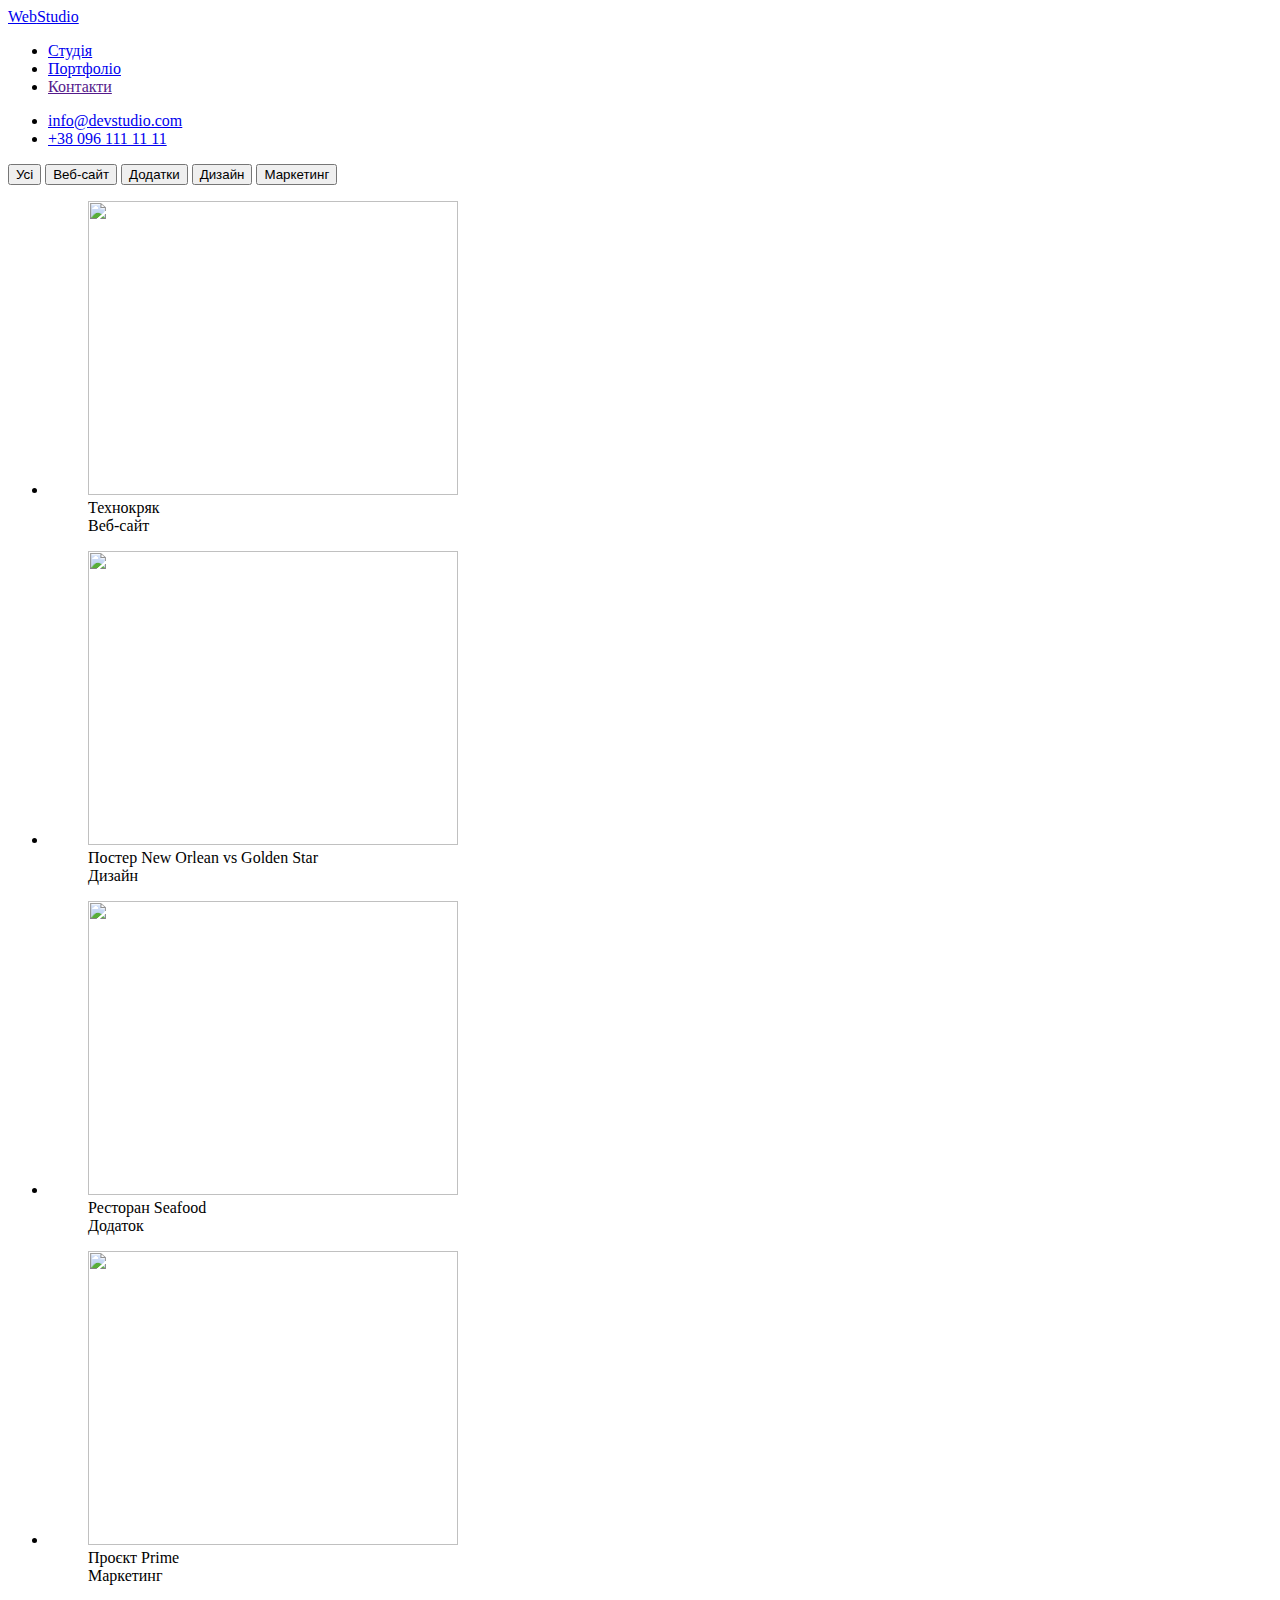
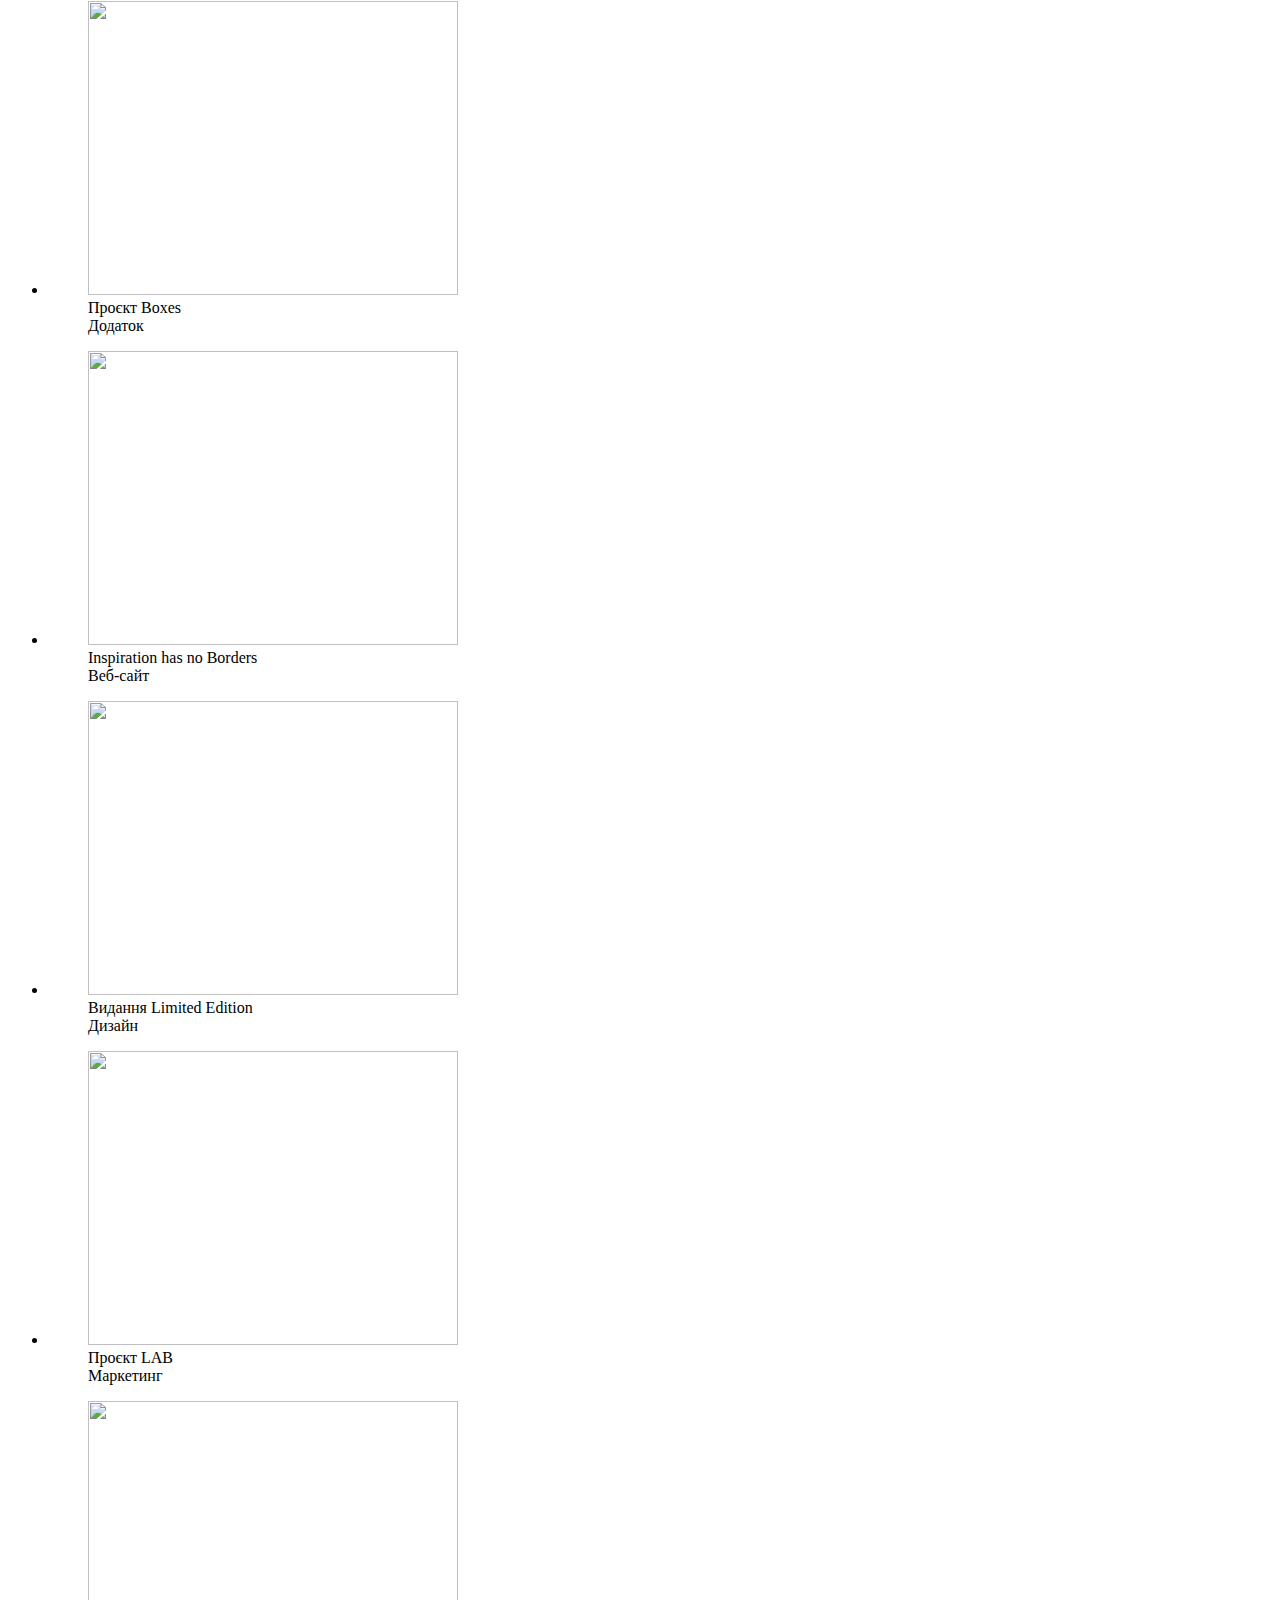
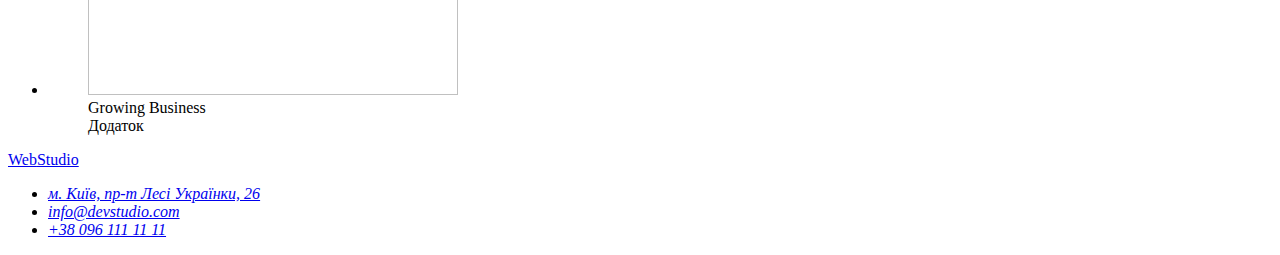
==== portfolio.html @ de3e6a7d "+" ====
<!DOCTYPE html>
<html lang="en">

<head>
    <meta charset="UTF-8" />
    <meta http-equiv="X-UA-Compatible" content="IE=edge" />
    <meta name="viewport" content="width=device-width, initial-scale=1.0" />
    <style></style>
    <title>Портфоліо</title>
</head>

<body>
    <!--Текстове лого та навігація, шапка-->
    <header>
        <a href="index.html" class="logo-style"><span class="logo-web-style">Web</span>Studio</a>
        <nav>
            <ul>
                <li><a href="index.html" class="navigation">Студія</a></li>
                <li><a href="portfolio.html" class="navigation">Портфоліо</a></li>
                <li><a href="" class="navigation">Контакти</a></li>
            </ul>
        </nav>
        <!--Контактна іформація почта та телефон-->
        <ul>
            <li><a href="mailto:info@devstudio.com" class="contact">info@devstudio.com</a></li>
            <li><a href="tel:+380961111111" class="contact">+38 096 111 11 11</a></li>
        </ul>
    </header>
    <!--Головний контент-->
    <main>
        <!--Кнопки сортування-->
        <section>
            <button type="button">Усі</button>
            <button type="button">Веб-сайт</button>
            <button type="button">Додатки</button>
            <button type="button">Дизайн</button>
            <button type="button">Маркетинг</button>
        </section>
        <!--Секція портфоліо-->
        <section>
            <ul>
                <li>
                    <article>
                        <figure>
                            <img src="" alt="" width="370" height="294" />
                            <figcaption>Технокряк</figcaption>
                            <figcaption>Веб-сайт</figcaption>
                        </figure>
                    </article>
                </li>
                <li>
                    <article>
                        <figure>
                            <img src="" alt="" width="370" height="294" />
                            <figcaption>Постер New Orlean vs Golden Star</figcaption>
                            <figcaption>Дизайн</figcaption>
                        </figure>
                    </article>
                </li>
                <li>
                    <article>
                        <figure>
                            <img src="" alt="" width="370" height="294" />
                            <figcaption>Ресторан Seafood</figcaption>
                            <figcaption>Додаток</figcaption>
                        </figure>
                    </article>
                </li>
                <li>
                    <article>
                        <figure>
                            <img src="" alt="" width="370" height="294" />
                            <figcaption>Проєкт Prime</figcaption>
                            <figcaption>Маркетинг</figcaption>
                        </figure>
                    </article>
                </li>
                <li>
                    <article>
                        <figure>
                            <img src="" alt="" width="370" height="294" />
                            <figcaption>Проєкт Boxes</figcaption>
                            <figcaption>Додаток</figcaption>
                        </figure>
                    </article>
                </li>
                <li>
                    <article>
                        <figure>
                            <img src="" alt="" width="370" height="294" />
                            <figcaption>Inspiration has no Borders</figcaption>
                            <figcaption>Веб-сайт</figcaption>
                        </figure>
                    </article>
                </li>
                <li>
                    <article>
                        <figure>
                            <img src="" alt="" width="370" height="294" />
                            <figcaption>Видання Limited Edition</figcaption>
                            <figcaption>Дизайн</figcaption>
                        </figure>
                    </article>
                </li>
                <li>
                    <article>
                        <figure>
                            <img src="" alt="" width="370" height="294" />
                            <figcaption>Проєкт LAB</figcaption>
                            <figcaption>Маркетинг</figcaption>
                        </figure>
                    </article>
                </li>
                <li>
                    <article>
                        <figure>
                            <img src="" alt="" width="370" height="294" />
                            <figcaption>Growing Business</figcaption>
                            <figcaption>Додаток</figcaption>
                        </figure>
                    </article>
                </li>
            </ul>
        </section>
    </main>
    <!--Лого та адреса в підвалі-->
    <footer>
        <a href="index.html" class="logo-style"><span class="logo-web-style">Web</span>Studio</a>
        <address>
            <ul>
                <li>
                    <a href="https://goo.gl/maps/PP2r4zWcjwwRbAMDA" target="_blank"
                        rel="noopener noreferrer nofollow">м. Київ, пр-т Лесі Українки, 26</a>
                </li>
                <li><a href="mailto:info@devstudio.com">info@devstudio.com</a></li>
                <li><a href="tel:+380961111111">+38 096 111 11 11</a></li>
            </ul>
        </address>
    </footer>
</body>

</html>
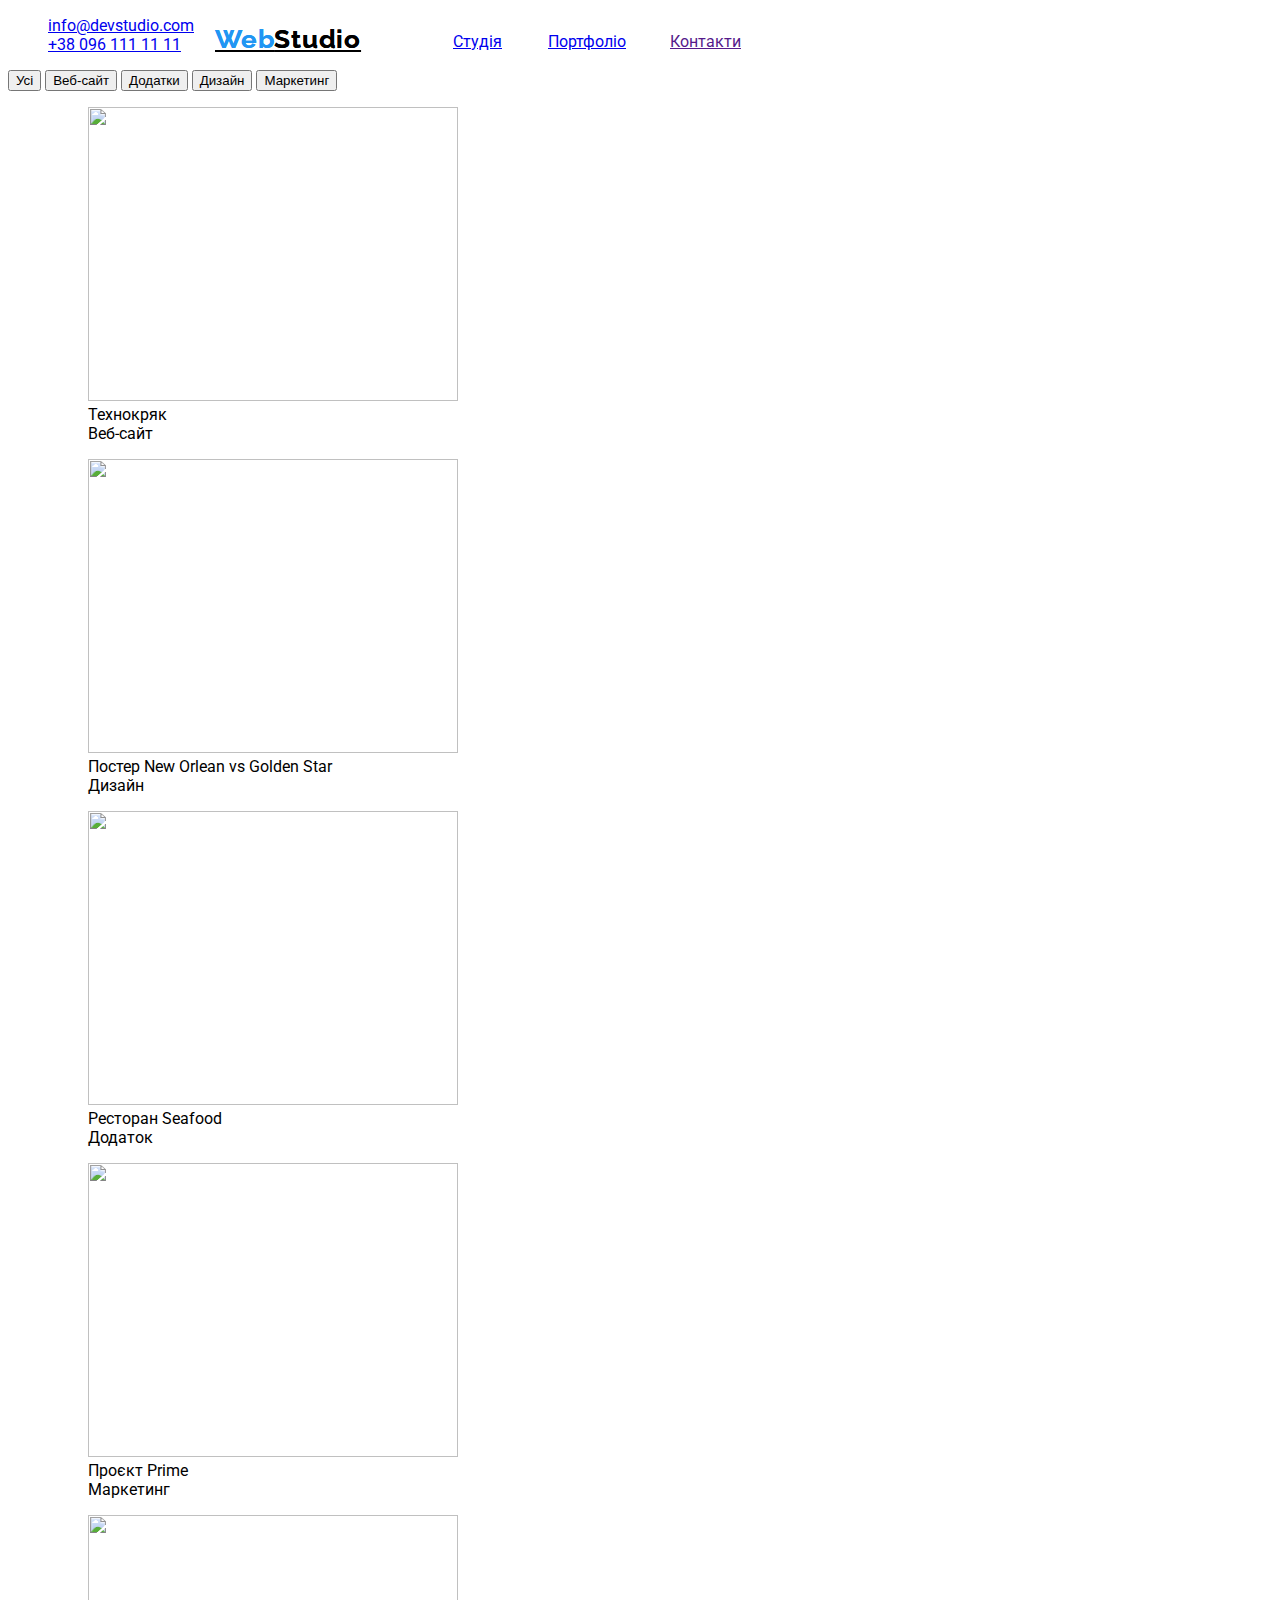
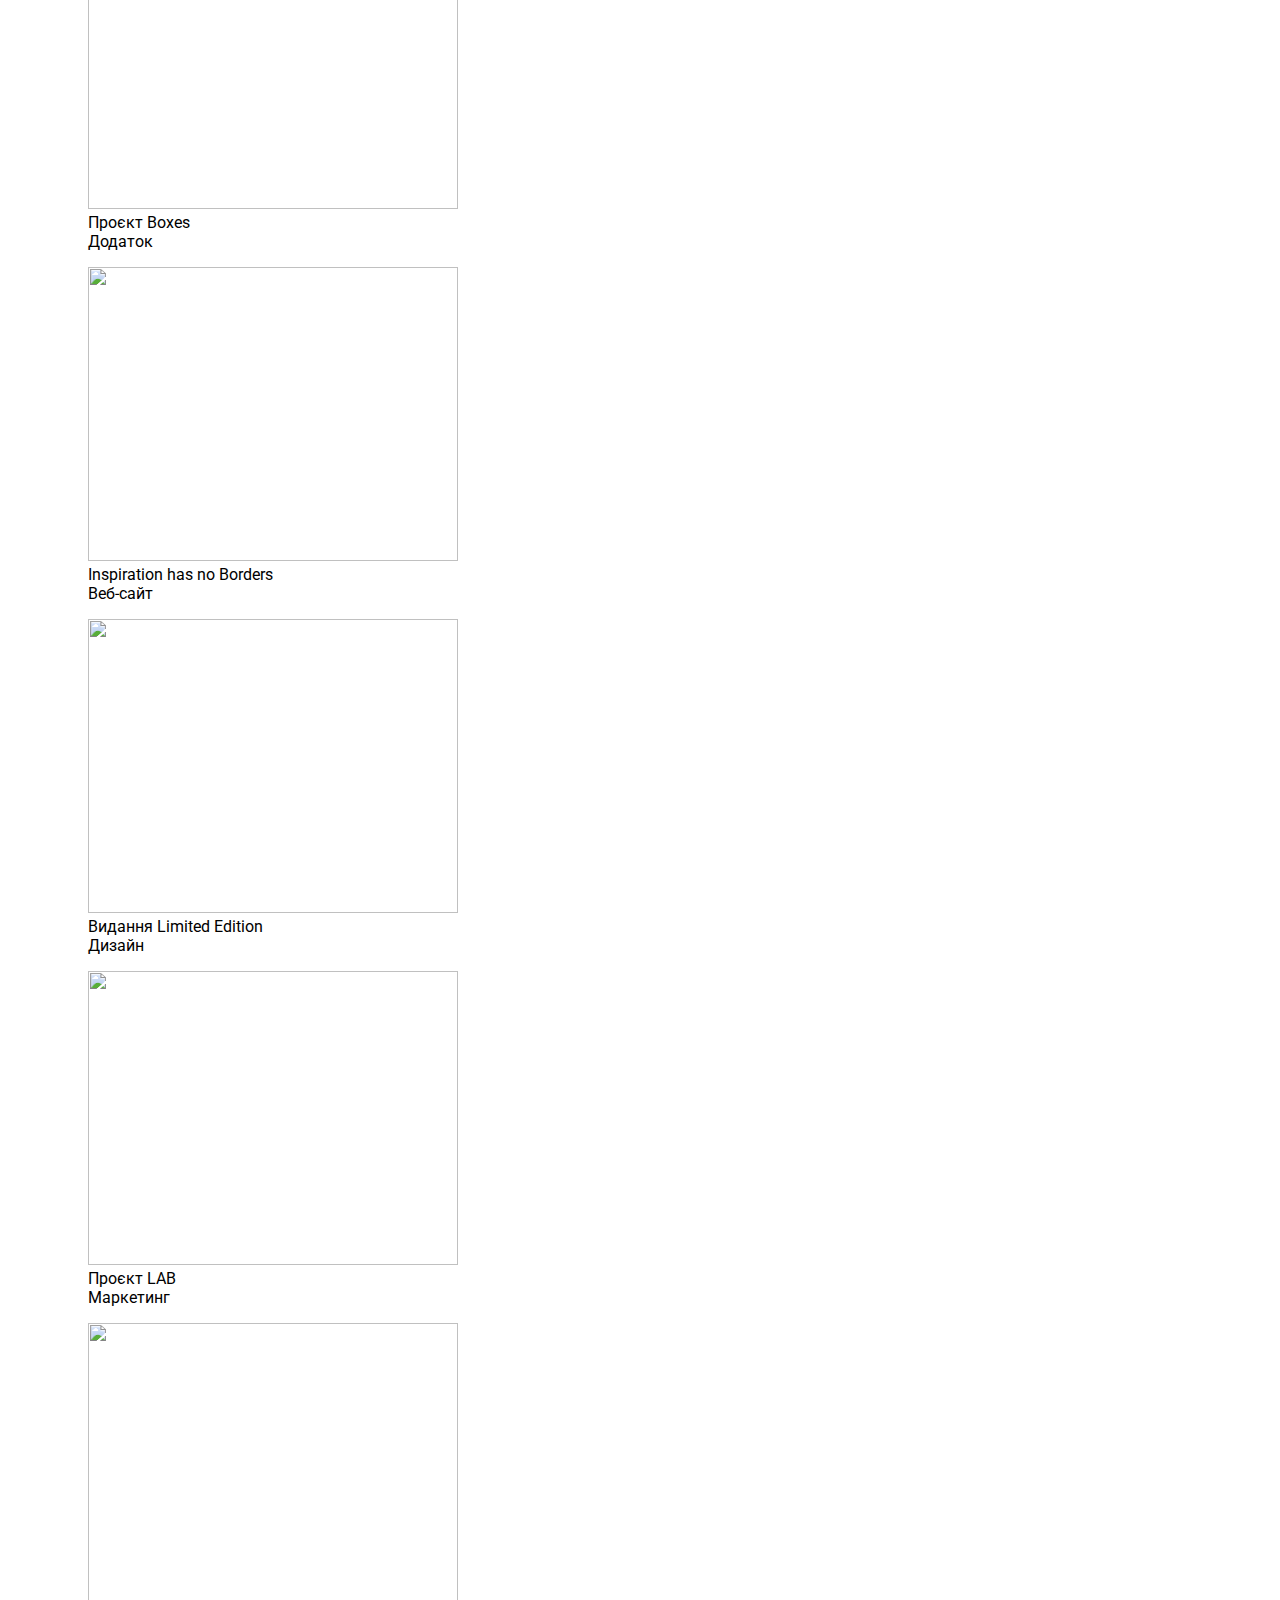
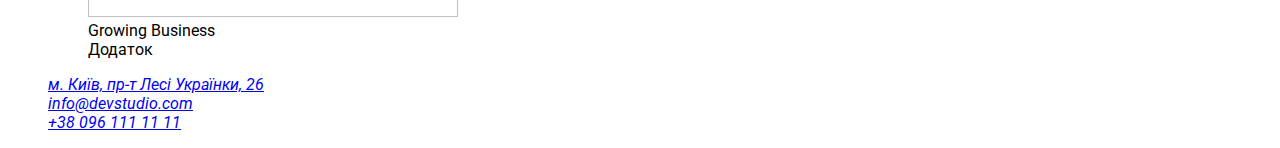
==== commit f9058090: "Go" ====
--- a/portfolio.html
+++ b/portfolio.html
@@ -5,7 +5,10 @@
     <meta charset="UTF-8" />
     <meta http-equiv="X-UA-Compatible" content="IE=edge" />
     <meta name="viewport" content="width=device-width, initial-scale=1.0" />
-    <style></style>
+    <link rel="stylesheet" href="styles/styles.css">
+    <link
+        href="https://fonts.googleapis.com/css2?family=Raleway:wght@700&family=Roboto:wght@400;500;700;900&display=swap"
+        rel="stylesheet">
     <title>Портфоліо</title>
 </head>
 
@@ -15,15 +18,15 @@
         <a href="index.html" class="logo-style"><span class="logo-web-style">Web</span>Studio</a>
         <nav>
             <ul>
-                <li><a href="index.html" class="navigation">Студія</a></li>
-                <li><a href="portfolio.html" class="navigation">Портфоліо</a></li>
-                <li><a href="" class="navigation">Контакти</a></li>
+                <li><a href="index.html" class="navigation-studia">Студія</a></li>
+                <li><a href="portfolio.html" class="navigation-portfolio">Портфоліо</a></li>
+                <li><a href="" class="navigation-contacts">Контакти</a></li>
             </ul>
         </nav>
         <!--Контактна іформація почта та телефон-->
         <ul>
-            <li><a href="mailto:info@devstudio.com" class="contact">info@devstudio.com</a></li>
-            <li><a href="tel:+380961111111" class="contact">+38 096 111 11 11</a></li>
+            <li><a href="mailto:info@devstudio.com" class="contact-mail">info@devstudio.com</a></li>
+            <li><a href="tel:+380961111111" class="contact-tel">+38 096 111 11 11</a></li>
         </ul>
     </header>
     <!--Головний контент-->
--- a/styles/styles.css
+++ b/styles/styles.css
@@ -0,0 +1,67 @@
+/*Основний шрифт*/
+body {
+  font-family: 'Raleway', sans-serif;
+
+  font-family: 'Roboto', sans-serif;
+}
+
+.logo-style {
+  color: black;
+  position: absolute;
+  width: 145px;
+  height: 31px;
+  left: 215px;
+  top: 24px;
+
+  font-family: 'Raleway';
+  font-style: normal;
+  font-weight: 700;
+  font-size: 26px;
+  line-height: 31px;
+
+  /* identical to box height */
+  letter-spacing: 0.03em;
+}
+.logo-web-style {
+  color: #2196f3;
+}
+.navigation-studia {
+    list-style: none;
+  position: absolute;
+  width: 45px;
+  height: 16px;
+  left: 453px;
+  top: 32px;
+}
+.navigation-studia:hover,
+:focus {
+  color: #2196f3;
+}
+
+.navigation-portfolio { 
+  position: absolute;
+  width: 72px;
+  height: 16px;
+  left: 548px;
+  top: 32px;
+}
+.navigation-portfolio:hover,
+:focus {
+    
+  color: #2196f3;
+}
+.navigation-contacts {
+  list-style: none;
+  position: absolute;
+  width: 64px;
+  height: 16px;
+  left: 670px;
+  top: 32px;
+}
+.navigation-contacts:hover,
+:focus {
+  color: #2196f3;
+}
+ul {
+  list-style: none;
+}
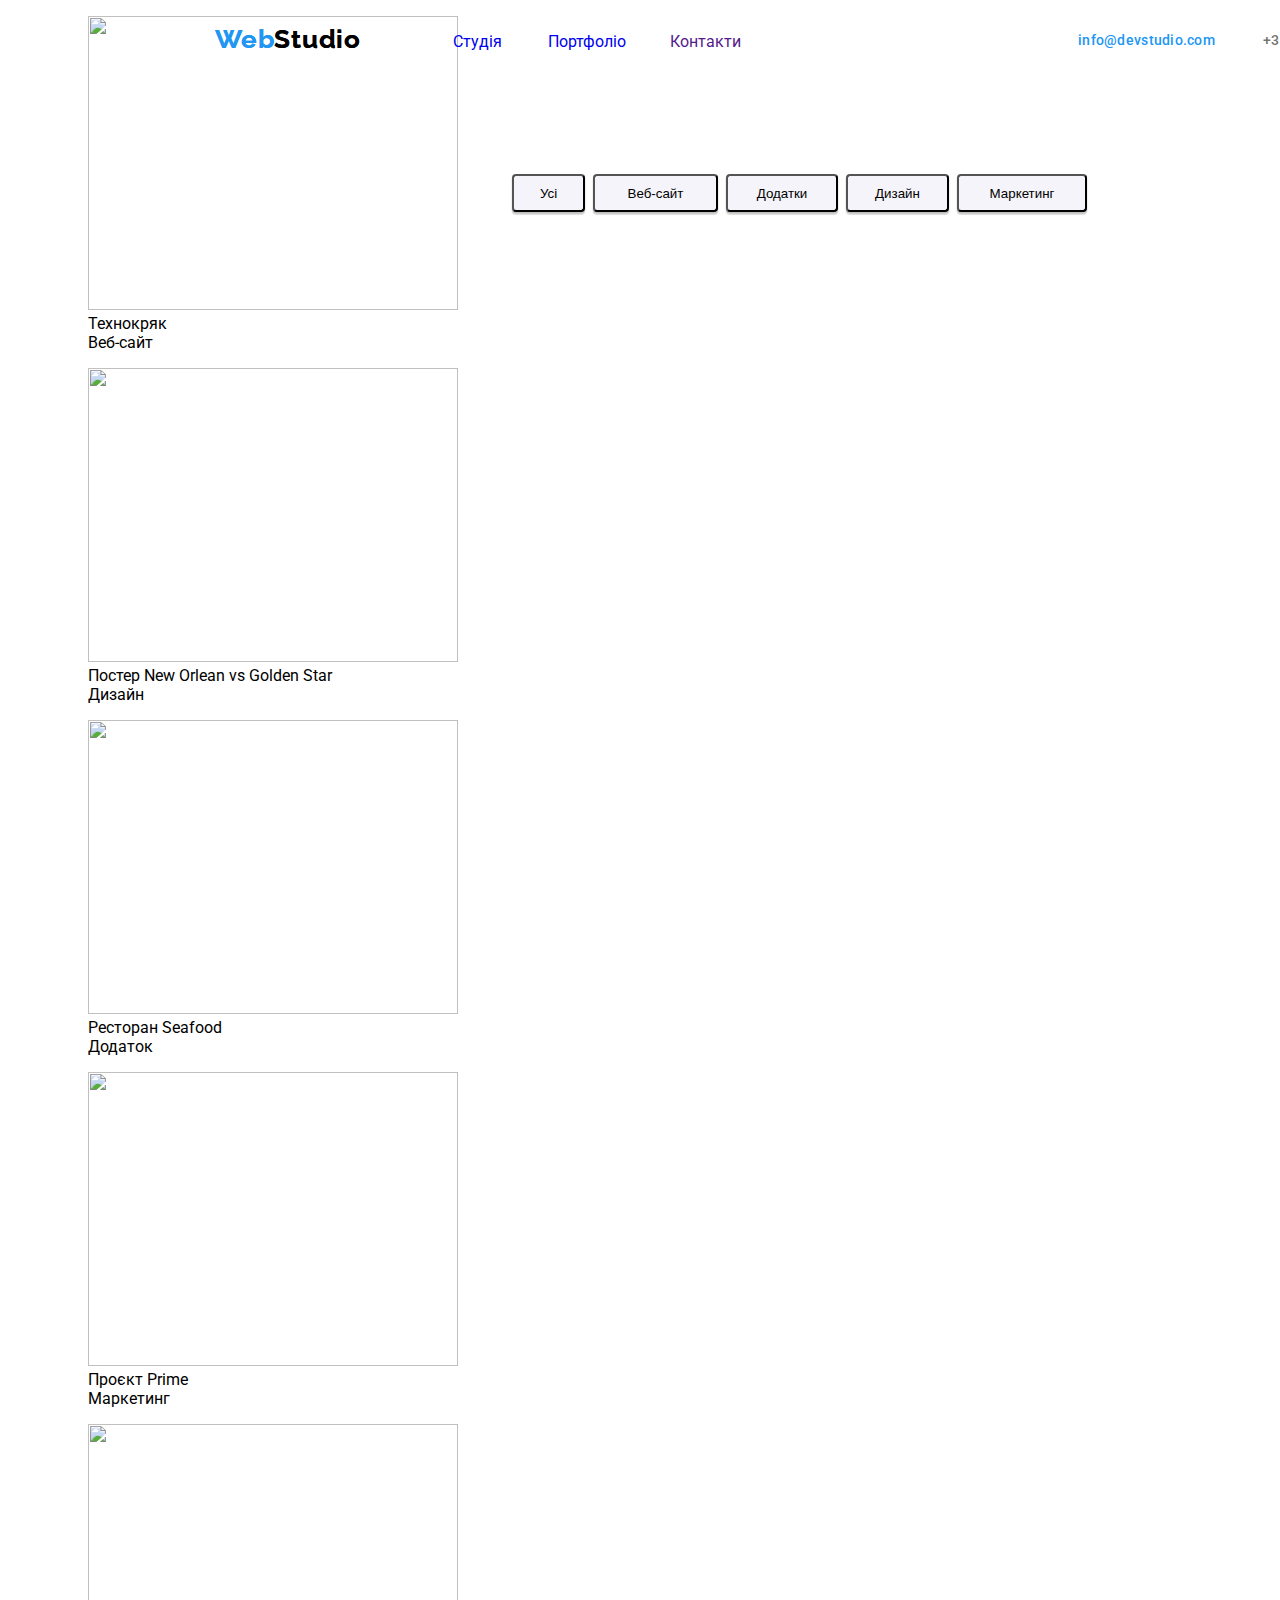
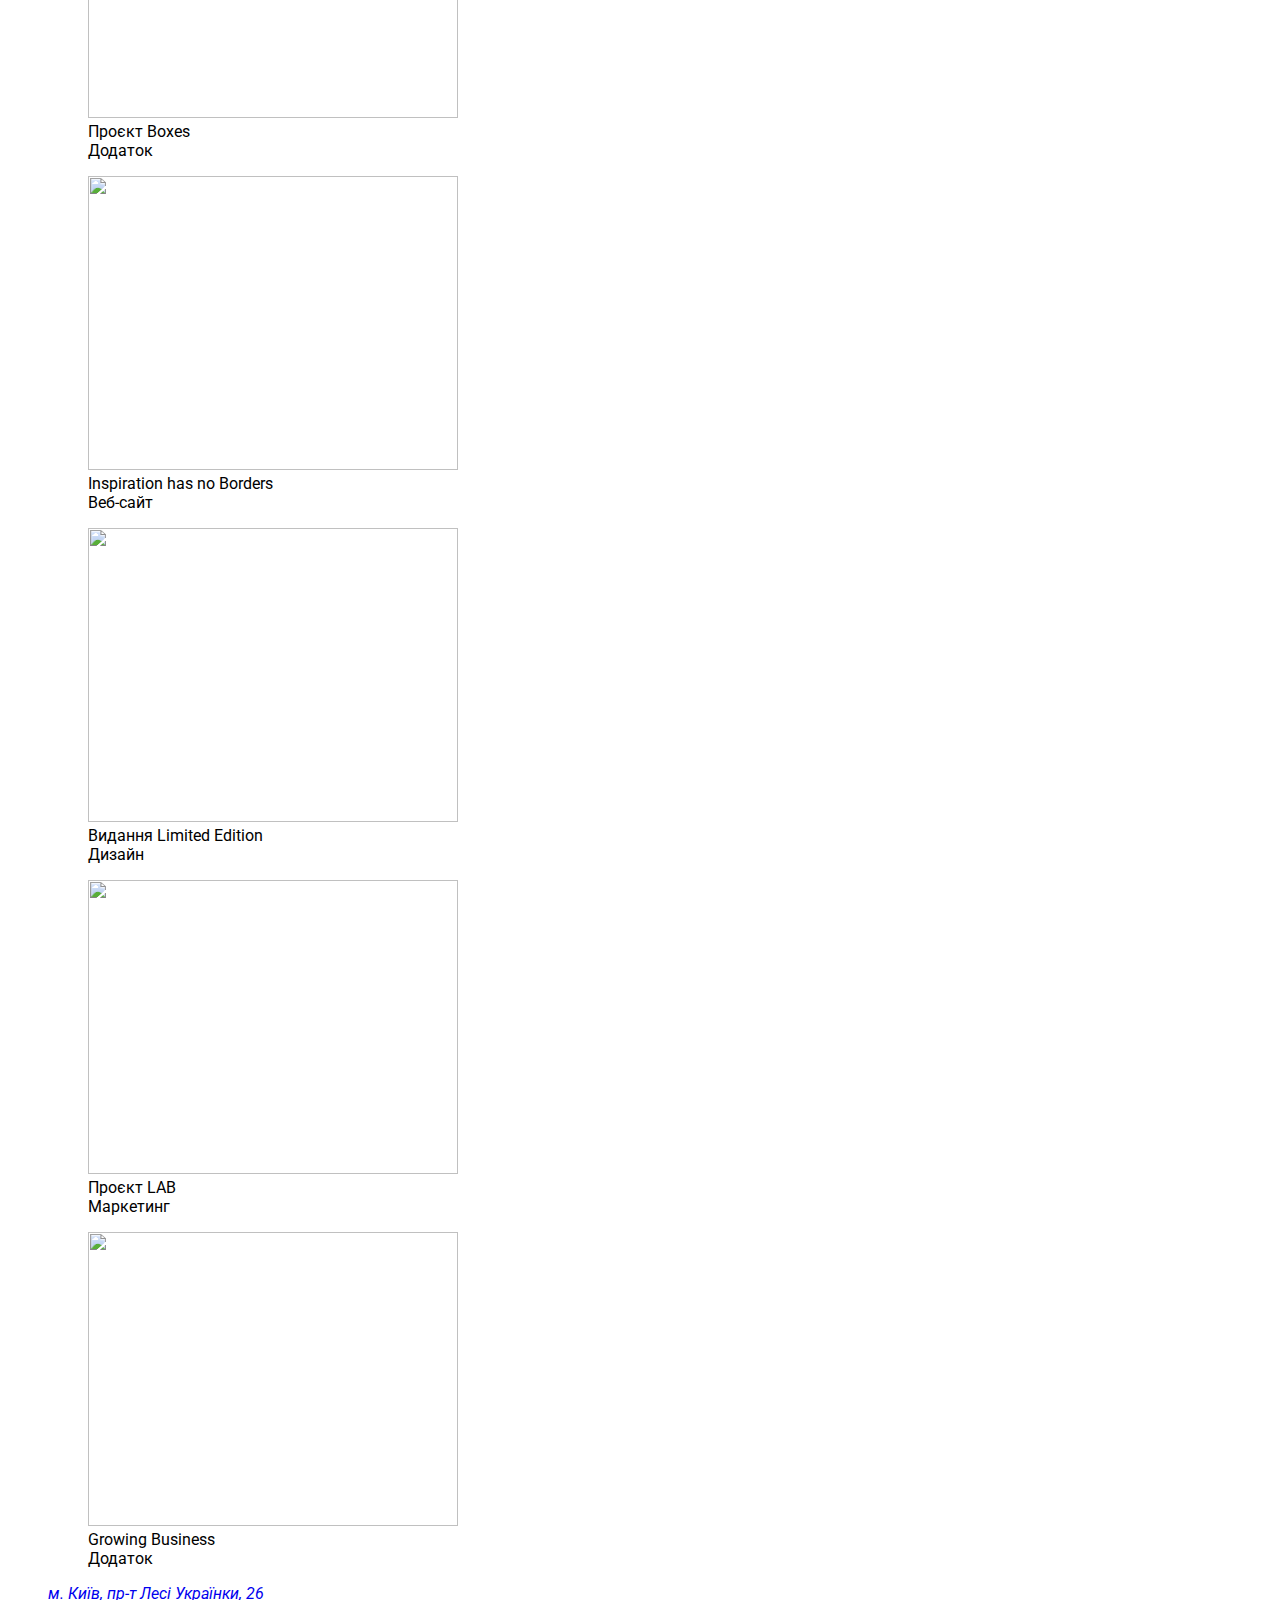
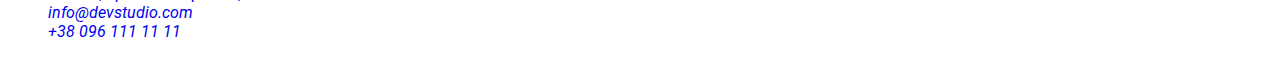
==== commit 6bf64174: "Style" ====
--- a/portfolio.html
+++ b/portfolio.html
@@ -33,11 +33,11 @@
     <main>
         <!--Кнопки сортування-->
         <section>
-            <button type="button">Усі</button>
-            <button type="button">Веб-сайт</button>
-            <button type="button">Додатки</button>
-            <button type="button">Дизайн</button>
-            <button type="button">Маркетинг</button>
+            <button type="button" class="button-inline1">Усі</button>
+            <button type="button" class="button-inline2">Веб-сайт</button>
+            <button type="button" class="button-inline3">Додатки</button>
+            <button type="button" class="button-inline4">Дизайн</button>
+            <button type="button" class="button-inline5">Маркетинг</button>
         </section>
         <!--Секція портфоліо-->
         <section>
--- a/styles/styles.css
+++ b/styles/styles.css
@@ -4,7 +4,7 @@
 
   font-family: 'Roboto', sans-serif;
 }
-
+/*logo style element*/
 .logo-style {
   color: black;
   position: absolute;
@@ -25,8 +25,9 @@
 .logo-web-style {
   color: #2196f3;
 }
+/*navigation bord and style*/
 .navigation-studia {
-    list-style: none;
+  list-style: none;
   position: absolute;
   width: 45px;
   height: 16px;
@@ -38,7 +39,7 @@
   color: #2196f3;
 }
 
-.navigation-portfolio { 
+.navigation-portfolio {
   position: absolute;
   width: 72px;
   height: 16px;
@@ -47,11 +48,9 @@
 }
 .navigation-portfolio:hover,
 :focus {
-    
   color: #2196f3;
 }
 .navigation-contacts {
-  list-style: none;
   position: absolute;
   width: 64px;
   height: 16px;
@@ -62,6 +61,130 @@
 :focus {
   color: #2196f3;
 }
+/*off list-style and <a> text decoration*/
 ul {
   list-style: none;
 }
+a {
+  text-decoration-line: none;
+}
+/*adress style and hover focus*/
+.contact-mail {
+  position: absolute;
+width: 135px;
+height: 16px;
+left: 1078px;
+top: 32px;
+
+font-family: 'Roboto';
+font-style: normal;
+font-weight: 500;
+font-size: 14px;
+line-height: 16px;
+letter-spacing: 0.02em;
+
+color: #2196F3;
+}
+.contact-tel {
+  position: absolute;
+width: 122px;
+height: 16px;
+left: 1263px;
+top: 32px;
+
+font-family: 'Roboto';
+font-style: normal;
+font-weight: 500;
+font-size: 14px;
+line-height: 16px;
+letter-spacing: 0.02em;
+
+color: #757575;
+}
+/*button style and hover focus*/
+.button-inline1 {
+  position: absolute;
+  width: 73px;
+  height: 38px;
+  left: 512px;
+  top: 174px;
+ background: #f5f4fa;
+
+ 
+  /* shadow-middle */
+  box-shadow: 0px 3px 1px rgba(0, 0, 0, 0.1), 0px 1px 2px rgba(0, 0, 0, 0.08),
+    0px 2px 2px rgba(0, 0, 0, 0.12);
+  border-radius: 4px;
+}
+.button-inline1:hover {
+  background: #2196f3;
+  color: #f5f4fa;
+}
+.button-inline2 {
+  position: absolute;
+  width: 125px;
+  height: 38px;
+  left: 593px;
+  top: 174px;
+  background: #f5f4fa;
+
+  /* shadow-middle */
+  box-shadow: 0px 3px 1px rgba(0, 0, 0, 0.1), 0px 1px 2px rgba(0, 0, 0, 0.08),
+    0px 2px 2px rgba(0, 0, 0, 0.12);
+  border-radius: 4px;
+}
+.button-inline2:hover {
+  background: #2196f3;
+  color: #f5f4fa;
+}
+.button-inline3 {
+  position: absolute;
+  width: 112px;
+  height: 38px;
+  left: 726px;
+  top: 174px;
+  background: #f5f4fa;
+
+  /* shadow-middle */
+  box-shadow: 0px 3px 1px rgba(0, 0, 0, 0.1), 0px 1px 2px rgba(0, 0, 0, 0.08),
+    0px 2px 2px rgba(0, 0, 0, 0.12);
+  border-radius: 4px;
+}
+.button-inline3:hover {
+  background: #2196f3;
+  color: #f5f4fa;
+}
+.button-inline4 {
+  position: absolute;
+  width: 103px;
+  height: 38px;
+  left: 846px;
+  top: 174px;
+
+  background: #f5f4fa;
+  /* shadow-middle */
+  box-shadow: 0px 3px 1px rgba(0, 0, 0, 0.1), 0px 1px 2px rgba(0, 0, 0, 0.08),
+    0px 2px 2px rgba(0, 0, 0, 0.12);
+  border-radius: 4px;
+}
+.button-inline4:hover {
+  background: #2196f3;
+  color: #f5f4fa;
+}
+.button-inline5 {
+  position: absolute;
+  width: 130px;
+  height: 38px;
+  left: 957px;
+  top: 174px;
+
+  background: #f5f4fa;
+    /* shadow-middle */
+    box-shadow: 0px 3px 1px rgba(0, 0, 0, 0.1), 0px 1px 2px rgba(0, 0, 0, 0.08),
+    0px 2px 2px rgba(0, 0, 0, 0.12);
+  border-radius: 4px;
+}
+.button-inline5:hover {
+  background: #2196f3;
+  color: #f5f4fa;
+}
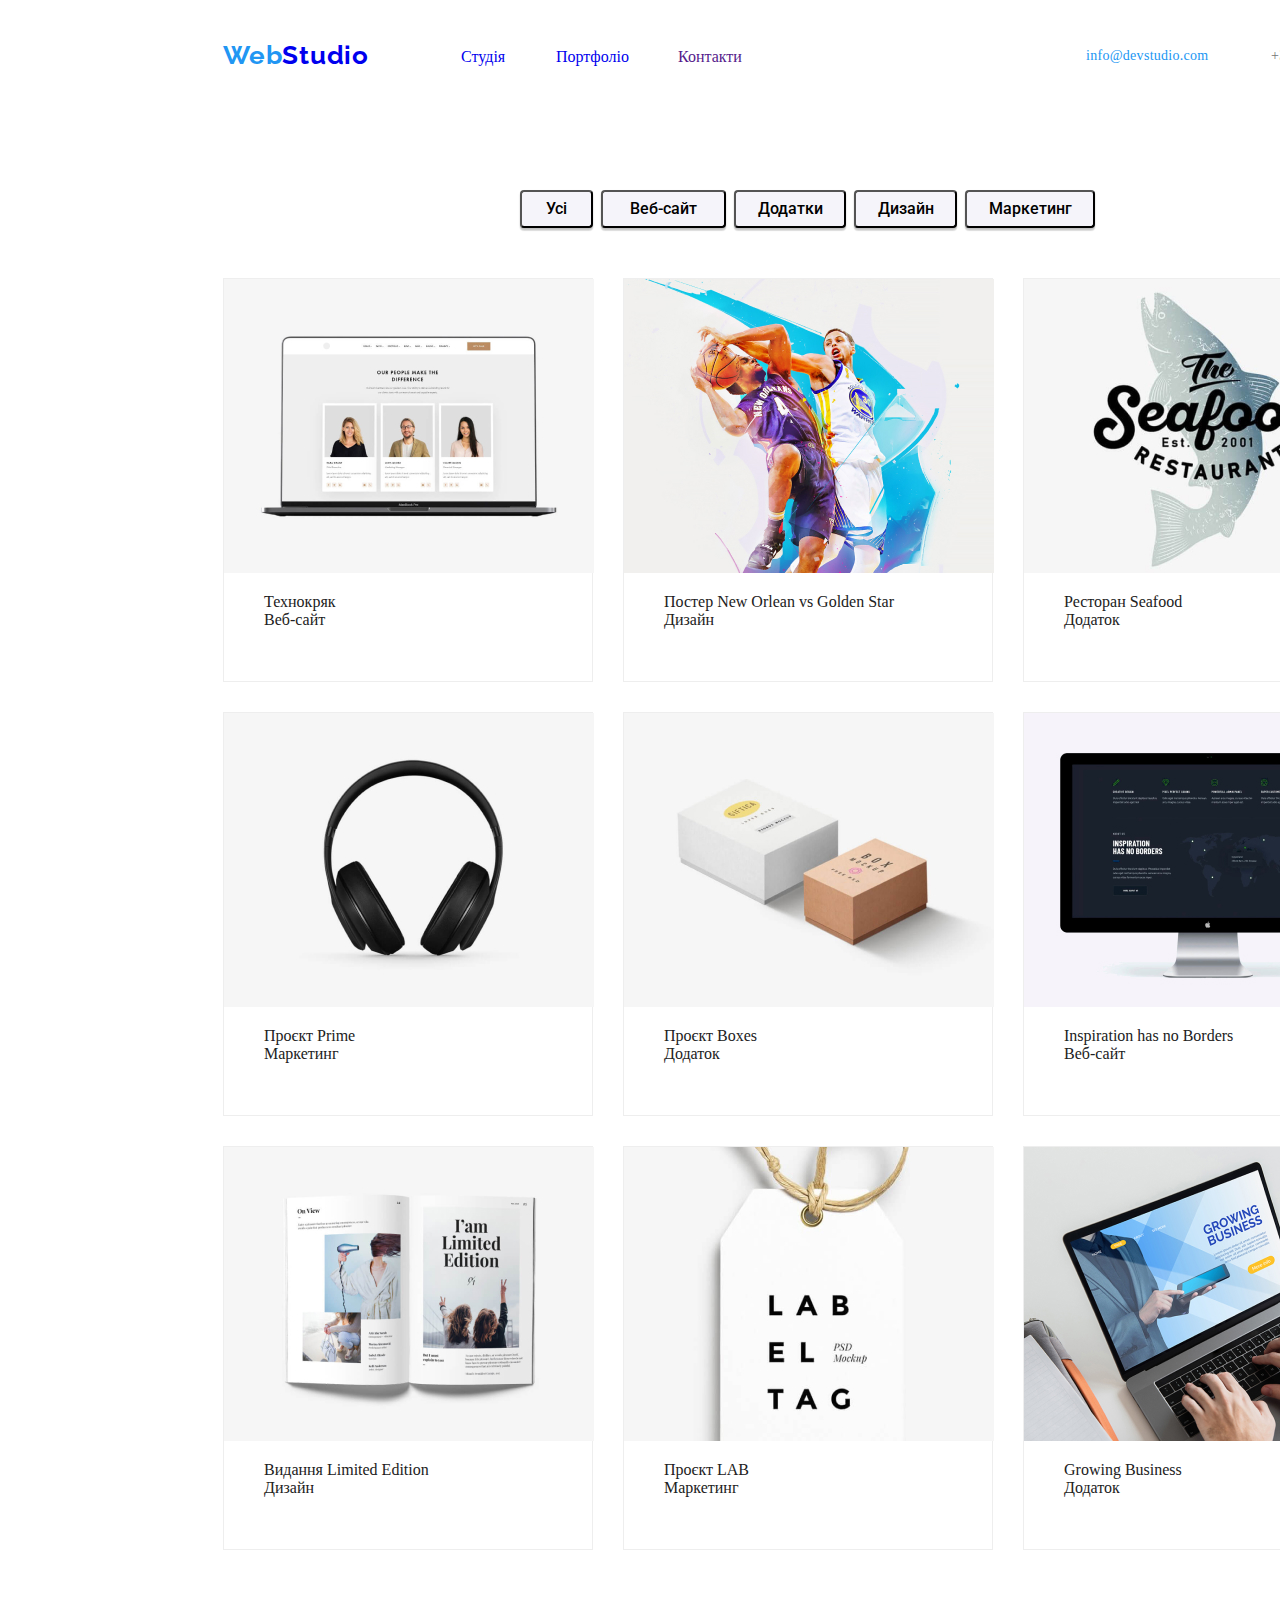
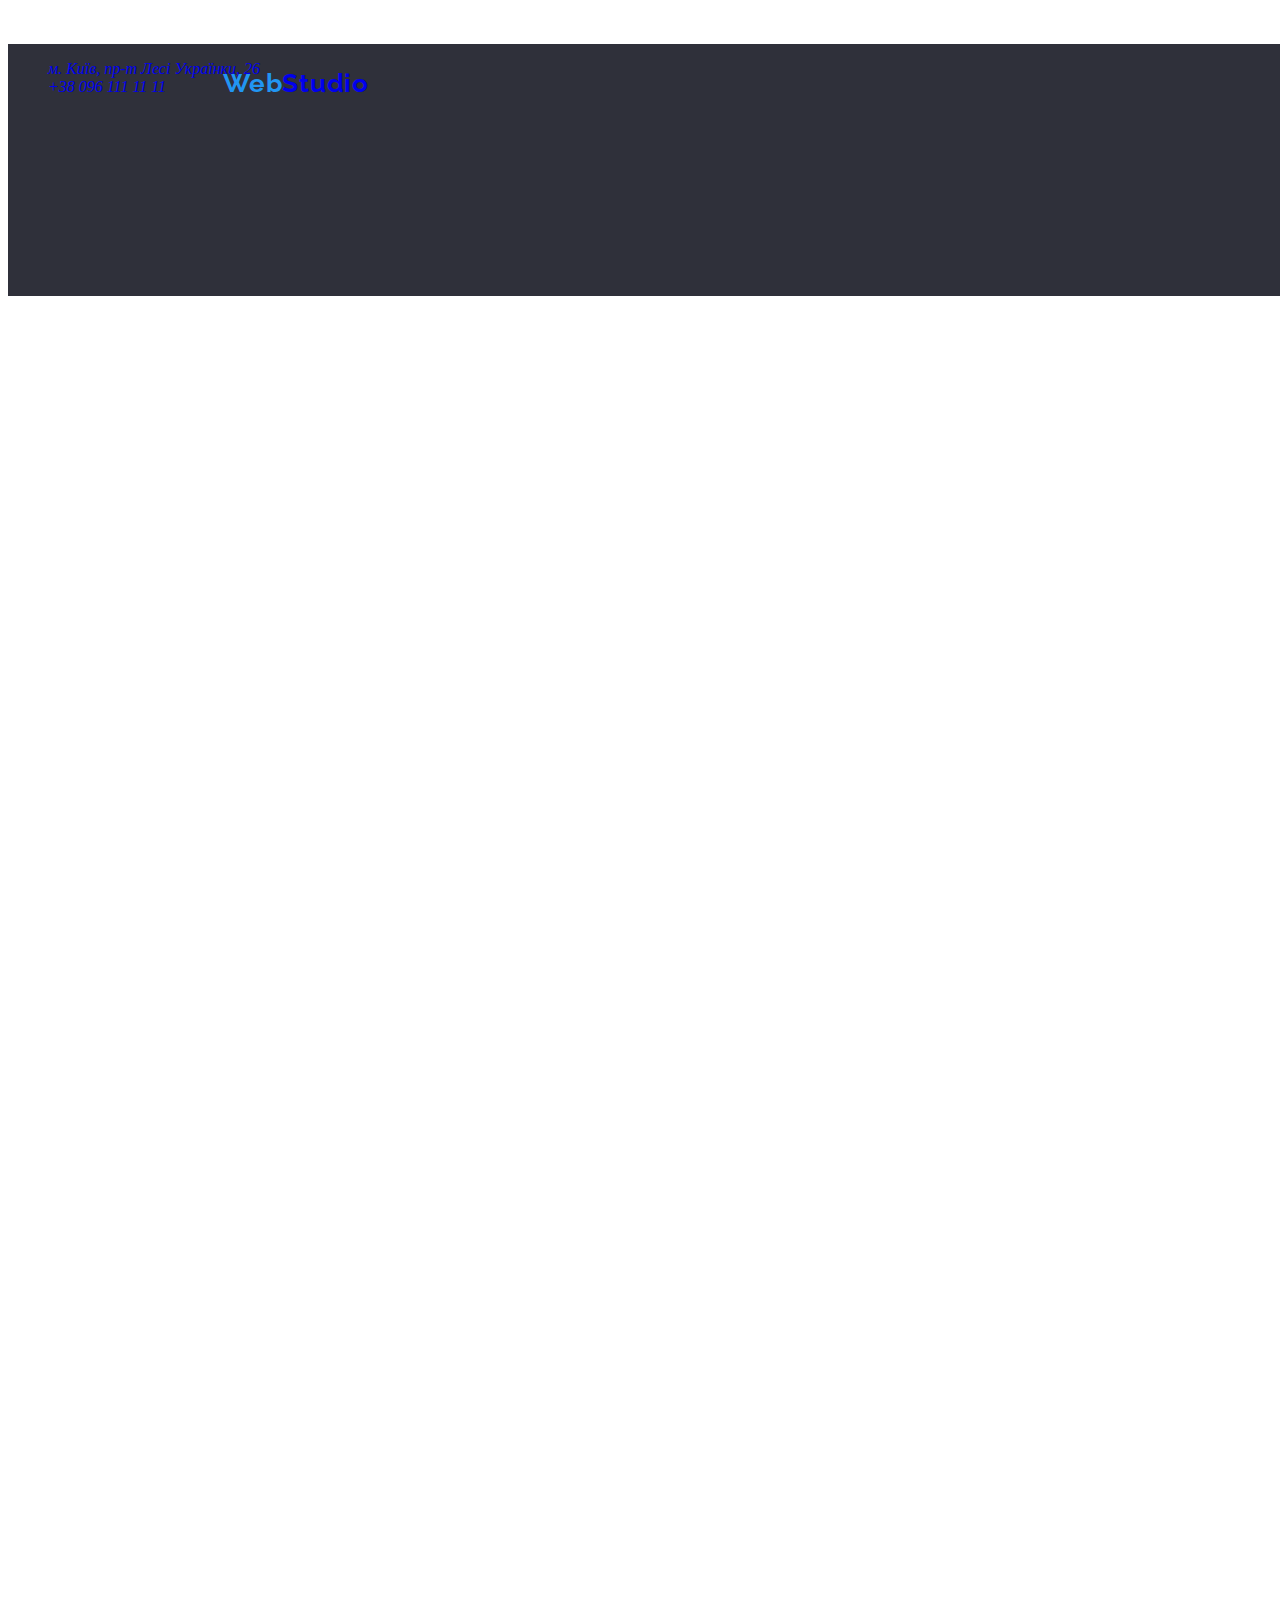
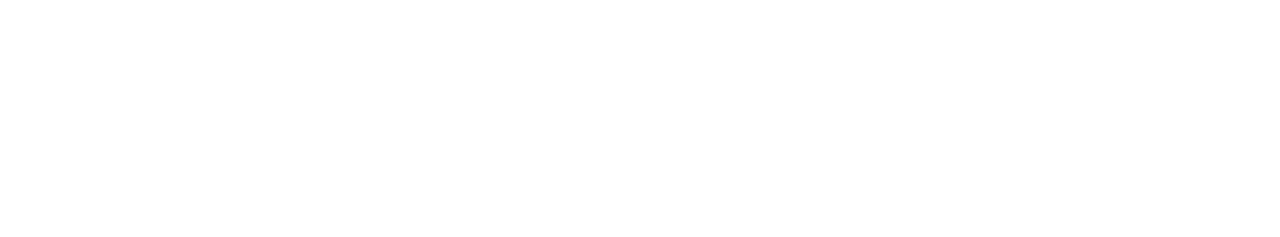
==== commit 1f459707: "Portfolio" ====
--- a/portfolio.html
+++ b/portfolio.html
@@ -43,81 +43,90 @@
         <section>
             <ul>
                 <li>
-                    <article>
-                        <figure>
-                            <img src="" alt="" width="370" height="294" />
+                    <article class="portfolio1">
+                        
+                            <img src="./images/portfolio1.jpg" alt="" width="370" height="294" />
+                            <figure>
                             <figcaption>Технокряк</figcaption>
                             <figcaption>Веб-сайт</figcaption>
                         </figure>
                     </article>
                 </li>
                 <li>
-                    <article>
-                        <figure>
-                            <img src="" alt="" width="370" height="294" />
+                    <article class="portfolio2">
+                       
+                            <img src="./images/portfolio2.jpg" alt="" width="370" height="294" />
+                            <figure>
                             <figcaption>Постер New Orlean vs Golden Star</figcaption>
                             <figcaption>Дизайн</figcaption>
                         </figure>
                     </article>
                 </li>
                 <li>
-                    <article>
-                        <figure>
-                            <img src="" alt="" width="370" height="294" />
+                    <article class="portfolio3">
+                       
+                            <img src="./images/portfolio3.jpg" alt="" width="370" height="294" />
+                            <figure>
                             <figcaption>Ресторан Seafood</figcaption>
                             <figcaption>Додаток</figcaption>
                         </figure>
                     </article>
                 </li>
                 <li>
-                    <article>
-                        <figure>
-                            <img src="" alt="" width="370" height="294" />
+                    <article class="portfolio4">
+                       
+                            <img src="./images/portfolio4.jpg" alt="" width="370" height="294" />
+                            <figure>
                             <figcaption>Проєкт Prime</figcaption>
                             <figcaption>Маркетинг</figcaption>
                         </figure>
                     </article>
                 </li>
                 <li>
-                    <article>
-                        <figure>
-                            <img src="" alt="" width="370" height="294" />
+                    <article class="portfolio5">
+                       
+                            <img src="./images/portfolio5.jpg" alt="" width="370" height="294" />
+                            <figure>
                             <figcaption>Проєкт Boxes</figcaption>
                             <figcaption>Додаток</figcaption>
                         </figure>
                     </article>
                 </li>
                 <li>
-                    <article>
-                        <figure>
-                            <img src="" alt="" width="370" height="294" />
+                    <article class="portfolio6">
+                       
+                            <img src="./images/portfolio6.jpg" alt="" width="370" height="294" />
+                            <figure>
                             <figcaption>Inspiration has no Borders</figcaption>
                             <figcaption>Веб-сайт</figcaption>
                         </figure>
                     </article>
                 </li>
                 <li>
-                    <article>
-                        <figure>
-                            <img src="" alt="" width="370" height="294" />
+                    <article class="portfolio7">
+                       
+                            <img src="./images/portfolio7.jpg" alt="" width="370" height="294" />
+                            <figure>
                             <figcaption>Видання Limited Edition</figcaption>
                             <figcaption>Дизайн</figcaption>
                         </figure>
                     </article>
                 </li>
                 <li>
-                    <article>
-                        <figure>
-                            <img src="" alt="" width="370" height="294" />
+                    <article class="portfolio8">
+                       
+                            <img src="./images/portfolio8.jpg" alt="" width="370" height="294" />
+                            <figure>
                             <figcaption>Проєкт LAB</figcaption>
                             <figcaption>Маркетинг</figcaption>
                         </figure>
                     </article>
                 </li>
                 <li>
-                    <article>
-                        <figure>
-                            <img src="" alt="" width="370" height="294" />
+                    <article class="portfolio9">
+                       
+                            <img src="./images/portfolio9.jpg" alt="" width="370" height="294" />
+                            <figure>
                             <figcaption>Growing Business</figcaption>
                             <figcaption>Додаток</figcaption>
                         </figure>
@@ -127,16 +136,16 @@
         </section>
     </main>
     <!--Лого та адреса в підвалі-->
-    <footer>
+    <footer class="footer-style">
         <a href="index.html" class="logo-style"><span class="logo-web-style">Web</span>Studio</a>
         <address>
             <ul>
                 <li>
                     <a href="https://goo.gl/maps/PP2r4zWcjwwRbAMDA" target="_blank"
-                        rel="noopener noreferrer nofollow">м. Київ, пр-т Лесі Українки, 26</a>
+                        rel="noopener noreferrer nofollow" class="adress-footer">м. Київ, пр-т Лесі Українки, 26</a>
                 </li>
-                <li><a href="mailto:info@devstudio.com">info@devstudio.com</a></li>
-                <li><a href="tel:+380961111111">+38 096 111 11 11</a></li>
+                <li><a href="mailto:info@devstudio.com" class="mail-footer">info@devstudio.com</a></li>
+                <li><a href="tel:+380961111111" class="footer-tel">+38 096 111 11 11</a></li>
             </ul>
         </address>
     </footer>
--- a/styles/styles.css
+++ b/styles/styles.css
@@ -1,12 +1,19 @@
 /*Основний шрифт*/
 body {
-  font-family: 'Raleway', sans-serif;
-
-  font-family: 'Roboto', sans-serif;
+  font-family: 'Roboto' 'Raleway', sans-serif;
+  color: #212121;
+  font-style: normal;
+  font-weight: 500;
+  /* Портфоліо */
+
+  position: relative;
+  width: 1600px;
+  height: 1880px;
+
+  background: #ffffff;
 }
 /*logo style element*/
 .logo-style {
-  color: black;
   position: absolute;
   width: 145px;
   height: 31px;
@@ -68,55 +75,58 @@
 a {
   text-decoration-line: none;
 }
-/*adress style and hover focus*/
+/*adress style, fonts and hover focus*/
 .contact-mail {
   position: absolute;
-width: 135px;
-height: 16px;
-left: 1078px;
-top: 32px;
-
-font-family: 'Roboto';
-font-style: normal;
-font-weight: 500;
-font-size: 14px;
-line-height: 16px;
-letter-spacing: 0.02em;
-
-color: #2196F3;
+  width: 135px;
+  height: 16px;
+  left: 1078px;
+  top: 32px;
+
+  font-size: 14px;
+  line-height: 16px;
+  letter-spacing: 0.02em;
+
+  color: #2196f3;
 }
 .contact-tel {
   position: absolute;
-width: 122px;
-height: 16px;
-left: 1263px;
-top: 32px;
-
-font-family: 'Roboto';
-font-style: normal;
-font-weight: 500;
-font-size: 14px;
-line-height: 16px;
-letter-spacing: 0.02em;
-
-color: #757575;
-}
-/*button style and hover focus*/
+  width: 122px;
+  height: 16px;
+  left: 1263px;
+  top: 32px;
+
+  font-size: 14px;
+  line-height: 16px;
+  letter-spacing: 0.02em;
+
+  color: #757575;
+}
+/*button style, fonts and hover focus*/
+button {
+  cursor:pointer
+}
 .button-inline1 {
   position: absolute;
   width: 73px;
   height: 38px;
   left: 512px;
   top: 174px;
- background: #f5f4fa;
-
- 
+  background: #f5f4fa;
+
+  font-family: 'Roboto';
+  font-style: normal;
+  font-weight: 500;
+  font-size: 16px;
+  line-height: 26px;
+
   /* shadow-middle */
   box-shadow: 0px 3px 1px rgba(0, 0, 0, 0.1), 0px 1px 2px rgba(0, 0, 0, 0.08),
     0px 2px 2px rgba(0, 0, 0, 0.12);
   border-radius: 4px;
 }
-.button-inline1:hover {
+.button-inline1:hover,
+:focus {
   background: #2196f3;
   color: #f5f4fa;
 }
@@ -128,12 +138,19 @@
   top: 174px;
   background: #f5f4fa;
 
+  font-family: 'Roboto';
+  font-style: normal;
+  font-weight: 500;
+  font-size: 16px;
+  line-height: 26px;
+
   /* shadow-middle */
   box-shadow: 0px 3px 1px rgba(0, 0, 0, 0.1), 0px 1px 2px rgba(0, 0, 0, 0.08),
     0px 2px 2px rgba(0, 0, 0, 0.12);
   border-radius: 4px;
 }
-.button-inline2:hover {
+.button-inline2:hover,
+:focus {
   background: #2196f3;
   color: #f5f4fa;
 }
@@ -145,21 +162,36 @@
   top: 174px;
   background: #f5f4fa;
 
+  font-family: 'Roboto';
+  font-style: normal;
+  font-weight: 500;
+  font-size: 16px;
+  line-height: 26px;
+
   /* shadow-middle */
   box-shadow: 0px 3px 1px rgba(0, 0, 0, 0.1), 0px 1px 2px rgba(0, 0, 0, 0.08),
     0px 2px 2px rgba(0, 0, 0, 0.12);
   border-radius: 4px;
 }
-.button-inline3:hover {
+.button-inline3:hover,
+:focus {
   background: #2196f3;
   color: #f5f4fa;
 }
-.button-inline4 {
+
+.button-inline4,
+:focus {
   position: absolute;
   width: 103px;
   height: 38px;
   left: 846px;
   top: 174px;
+
+  font-family: 'Roboto';
+  font-style: normal;
+  font-weight: 500;
+  font-size: 16px;
+  line-height: 26px;
 
   background: #f5f4fa;
   /* shadow-middle */
@@ -167,7 +199,8 @@
     0px 2px 2px rgba(0, 0, 0, 0.12);
   border-radius: 4px;
 }
-.button-inline4:hover {
+.button-inline4:hover,
+:focus {
   background: #2196f3;
   color: #f5f4fa;
 }
@@ -178,13 +211,218 @@
   left: 957px;
   top: 174px;
 
+  font-family: 'Roboto';
+  font-style: normal;
+  font-weight: 500;
+  font-size: 16px;
+  line-height: 26px;
+
   background: #f5f4fa;
-    /* shadow-middle */
-    box-shadow: 0px 3px 1px rgba(0, 0, 0, 0.1), 0px 1px 2px rgba(0, 0, 0, 0.08),
+  /* shadow-middle */
+  box-shadow: 0px 3px 1px rgba(0, 0, 0, 0.1), 0px 1px 2px rgba(0, 0, 0, 0.08),
     0px 2px 2px rgba(0, 0, 0, 0.12);
   border-radius: 4px;
 }
-.button-inline5:hover {
+.button-inline5:hover,
+:focus {
   background: #2196f3;
   color: #f5f4fa;
 }
+
+/*portfolio desing, style box*/
+.portfolio1 {
+  /* container bg */
+
+  box-sizing: border-box;
+
+  position: absolute;
+  width: 370px;
+  height: 404px;
+  left: 215px;
+  top: 262px;
+
+  background: #ffffff;
+  border: 1px solid #eeeeee;
+}
+.portfolio2 {
+  /* container bg */
+  box-sizing: border-box;
+
+  position: absolute;
+  width: 370px;
+  height: 404px;
+  left: 615px;
+  top: 262px;
+
+  background: #ffffff;
+  border: 1px solid #eeeeee;
+}
+.portfolio3 {
+  /* container bg */
+
+  box-sizing: border-box;
+
+  position: absolute;
+  width: 370px;
+  height: 404px;
+  left: 1015px;
+  top: 262px;
+
+  background: #ffffff;
+  border: 1px solid #eeeeee;
+}
+.portfolio4 {
+  /* container bg */
+
+  box-sizing: border-box;
+
+  position: absolute;
+  width: 370px;
+  height: 404px;
+  left: 215px;
+  top: 696px;
+
+  background: #ffffff;
+  border: 1px solid #eeeeee;
+}
+.portfolio5 {
+  /* container bg */
+
+  box-sizing: border-box;
+
+  position: absolute;
+  width: 370px;
+  height: 404px;
+  left: 615px;
+  top: 696px;
+
+  background: #ffffff;
+  border: 1px solid #eeeeee;
+}
+.portfolio6 {
+  box-sizing: border-box;
+
+  position: absolute;
+  width: 370px;
+  height: 404px;
+  left: 1015px;
+  top: 696px;
+
+  background: #ffffff;
+  border: 1px solid #eeeeee;
+}
+.portfolio7 {
+  /* container bg */
+
+  box-sizing: border-box;
+
+  position: absolute;
+  width: 370px;
+  height: 404px;
+  left: 215px;
+  top: 1130px;
+
+  background: #ffffff;
+  border: 1px solid #eeeeee;
+}
+.portfolio8 {
+  /* container bg */
+
+  box-sizing: border-box;
+
+  position: absolute;
+  width: 370px;
+  height: 404px;
+  left: 615px;
+  top: 1130px;
+
+  background: #ffffff;
+  border: 1px solid #eeeeee;
+}
+.portfolio9 {
+  /* container bg */
+
+  box-sizing: border-box;
+
+  position: absolute;
+  width: 370px;
+  height: 404px;
+  left: 1015px;
+  top: 1130px;
+
+  background: #ffffff;
+  border: 1px solid #eeeeee;
+}
+/*style futer background*/
+.footer-style {
+  /* Footer bg */
+
+  position: absolute;
+  width: 1600px;
+  height: 252px;
+  left: 0px;
+  top: 1628px;
+
+  background: #2f303a;
+}
+/*footer adress*/
+.address-footer {
+  /* м. Київ, пр-т Лесі Українки, 26 */
+
+  position: absolute;
+  width: 231px;
+  height: 21px;
+  left: 215px;
+  top: 1739px;
+
+  font-family: 'Roboto';
+  font-style: normal;
+  font-weight: 400;
+  font-size: 14px;
+  line-height: 24px;
+
+  /* or 171% */
+  letter-spacing: 0.03em;
+
+  color: #ffffff;
+}
+.mail-footer {
+  /* info@example.com */
+
+  position: absolute;
+  width: 231px;
+  height: 21px;
+  left: 215px;
+  top: 1769px;
+
+  font-family: 'Roboto';
+  font-style: normal;
+  font-weight: 400;
+  font-size: 14px;
+  line-height: 24px;
+
+  /* or 171% */
+  letter-spacing: 0.03em;
+
+  color: rgba(255, 255, 255, 0.6);
+}
+.tel-footer {
+  /* +38 096 111 11 11 */
+
+  position: absolute;
+  width: 231px;
+  height: 21px;
+  left: 215px;
+  top: 1799px;
+
+  font-family: 'Roboto';
+  font-style: normal;
+  font-weight: 400;
+  font-size: 14px;
+  line-height: 24px;
+
+  /* or 171% */
+  letter-spacing: 0.03em;
+
+  color: rgba(255, 255, 255, 0.6);
+}
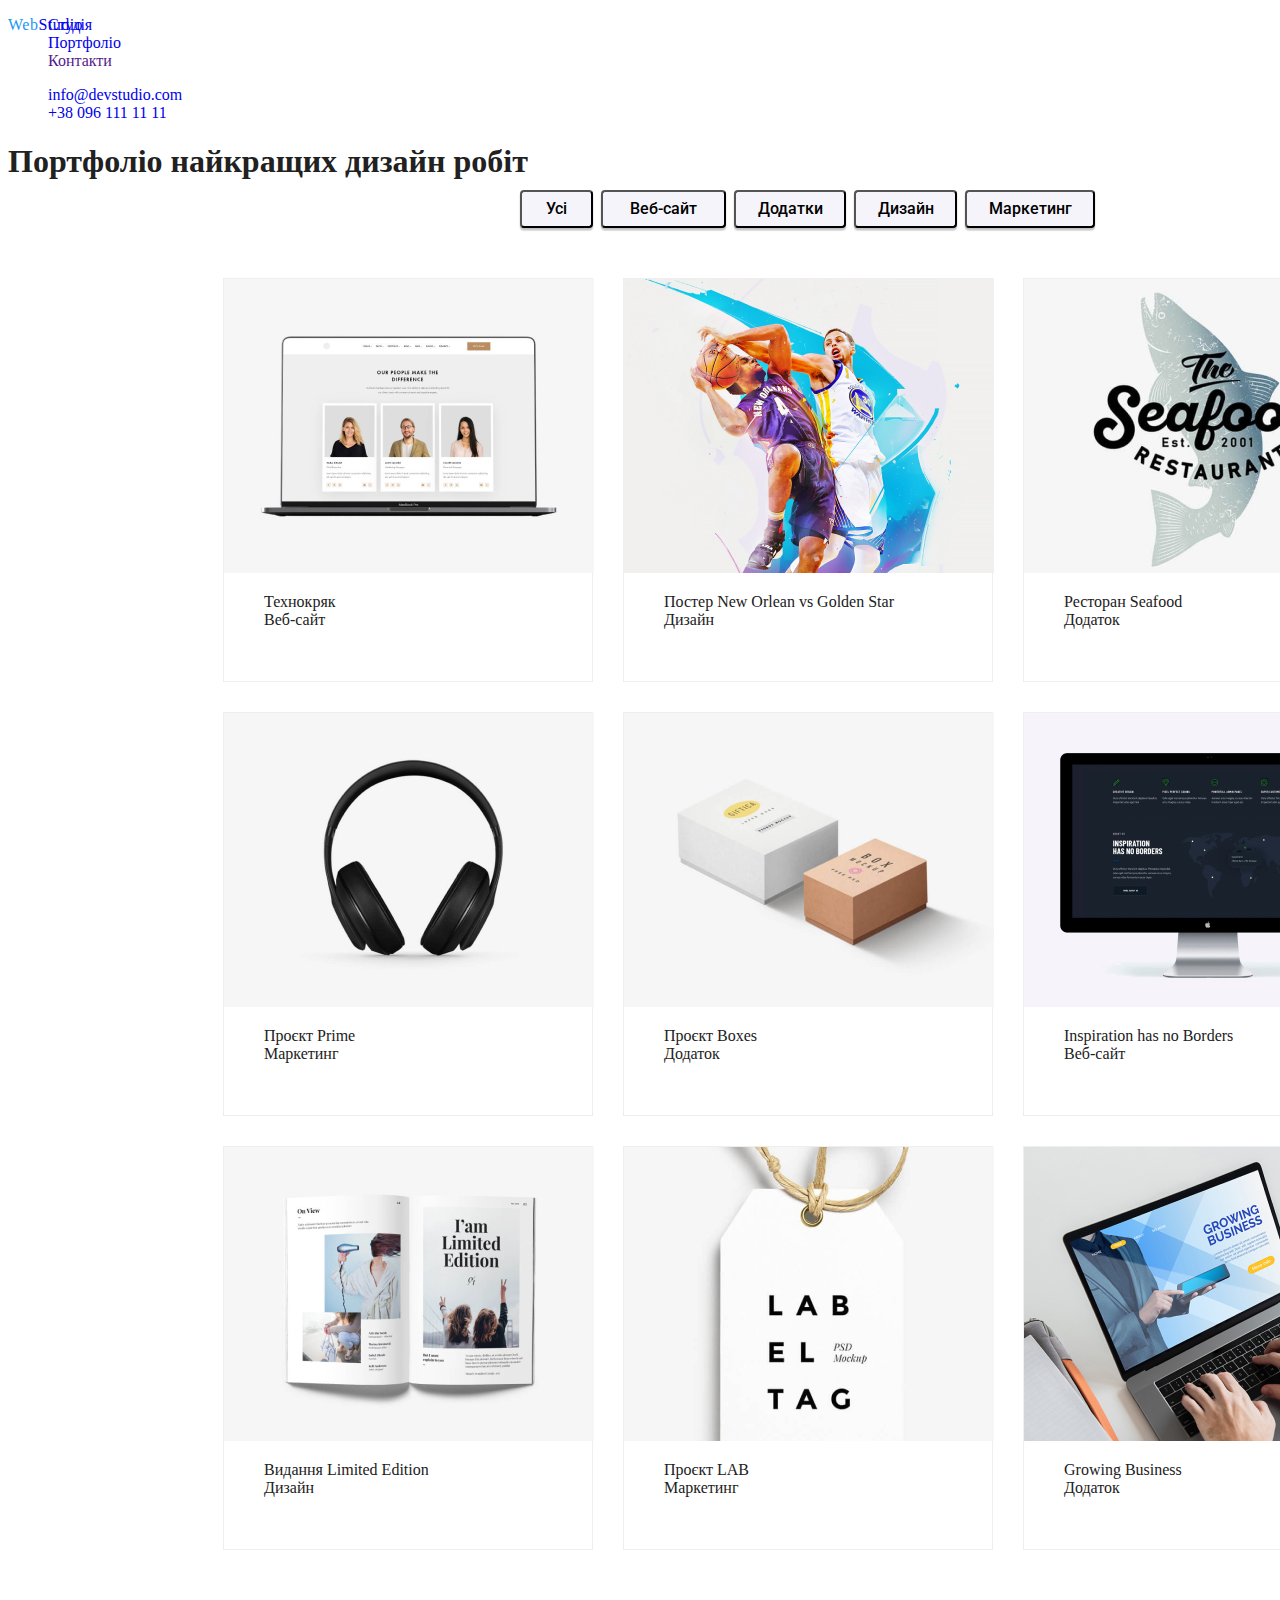
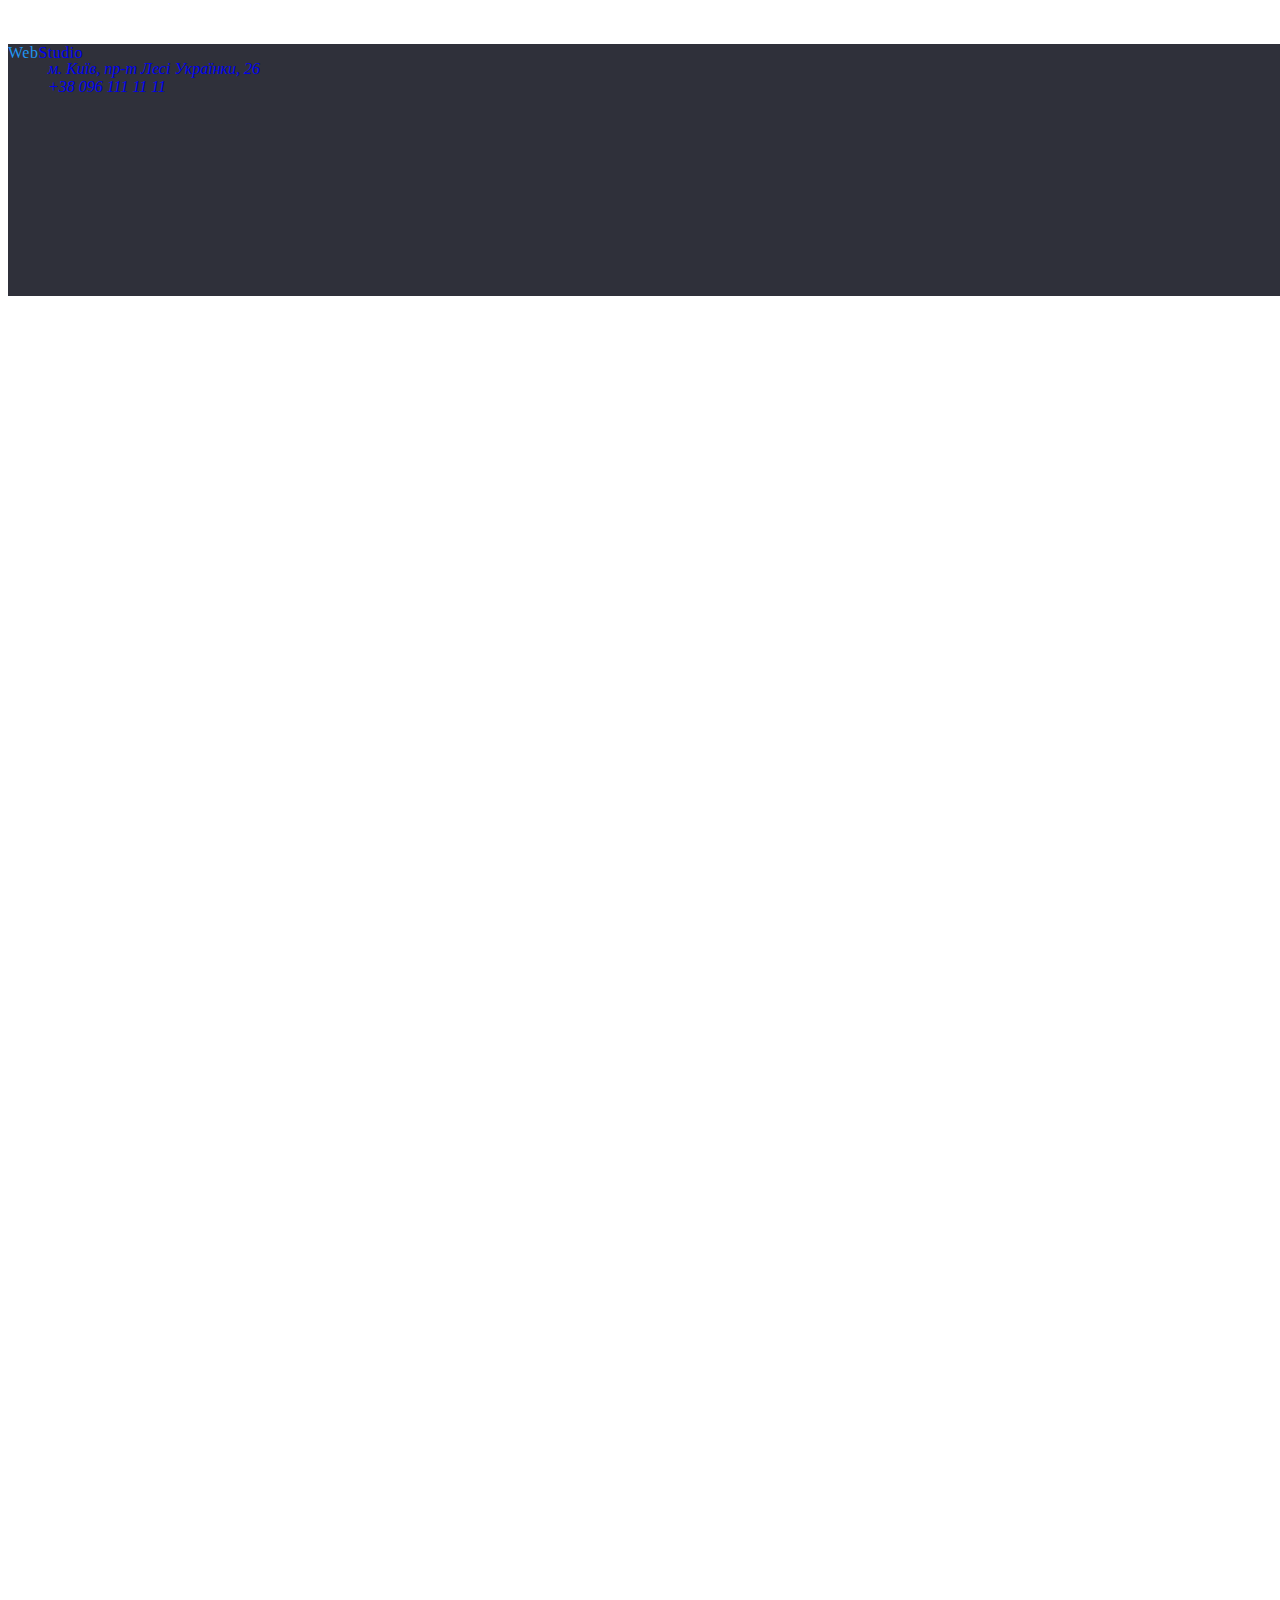
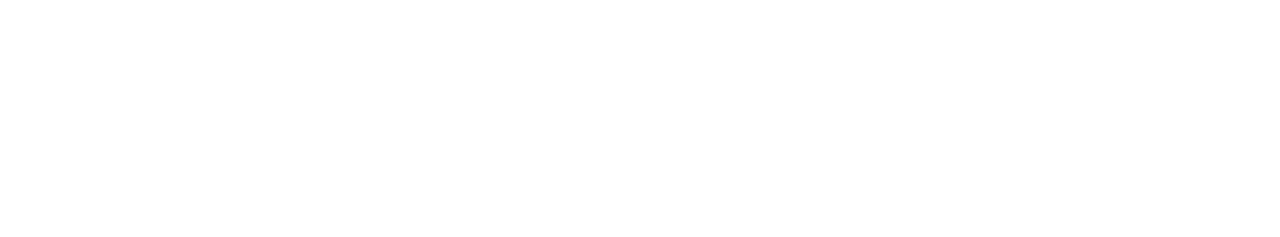
==== commit a46d00f1: "+s" ====
--- a/portfolio.html
+++ b/portfolio.html
@@ -16,23 +16,24 @@
     <!--Текстове лого та навігація, шапка-->
     <header>
         <a href="index.html" class="logo-style"><span class="logo-web-style">Web</span>Studio</a>
-        <nav>
+        <nav class="nav-all">
             <ul>
-                <li><a href="index.html" class="navigation-studia">Студія</a></li>
-                <li><a href="portfolio.html" class="navigation-portfolio">Портфоліо</a></li>
-                <li><a href="" class="navigation-contacts">Контакти</a></li>
+                <li><a href="index.html" class="navn-studia">Студія</a></li>
+                <li><a href="portfolio.html" class="nav-portfolio">Портфоліо</a></li>
+                <li><a href="" class="nav-contacts">Контакти</a></li>
             </ul>
         </nav>
         <!--Контактна іформація почта та телефон-->
         <ul>
-            <li><a href="mailto:info@devstudio.com" class="contact-mail">info@devstudio.com</a></li>
-            <li><a href="tel:+380961111111" class="contact-tel">+38 096 111 11 11</a></li>
+            <li><a href="mailto:info@devstudio.com" class="cont-mail">info@devstudio.com</a></li>
+            <li><a href="tel:+380961111111" class="cont-tel">+38 096 111 11 11</a></li>
         </ul>
     </header>
     <!--Головний контент-->
     <main>
         <!--Кнопки сортування-->
         <section>
+            <h1 class="h1-hide">Портфоліо найкращих дизайн робіт</h1>
             <button type="button" class="button-inline1">Усі</button>
             <button type="button" class="button-inline2">Веб-сайт</button>
             <button type="button" class="button-inline3">Додатки</button>
--- a/styles/styles.css
+++ b/styles/styles.css
@@ -15,16 +15,6 @@
 /*logo style element*/
 .logo-style {
   position: absolute;
-  width: 145px;
-  height: 31px;
-  left: 215px;
-  top: 24px;
-
-  font-family: 'Raleway';
-  font-style: normal;
-  font-weight: 700;
-  font-size: 26px;
-  line-height: 31px;
 
   /* identical to box height */
   letter-spacing: 0.03em;
@@ -33,26 +23,12 @@
   color: #2196f3;
 }
 /*navigation bord and style*/
-.navigation-studia {
-  list-style: none;
-  position: absolute;
-  width: 45px;
-  height: 16px;
-  left: 453px;
-  top: 32px;
-}
+
 .navigation-studia:hover,
 :focus {
   color: #2196f3;
 }
 
-.navigation-portfolio {
-  position: absolute;
-  width: 72px;
-  height: 16px;
-  left: 548px;
-  top: 32px;
-}
 .navigation-portfolio:hover,
 :focus {
   color: #2196f3;
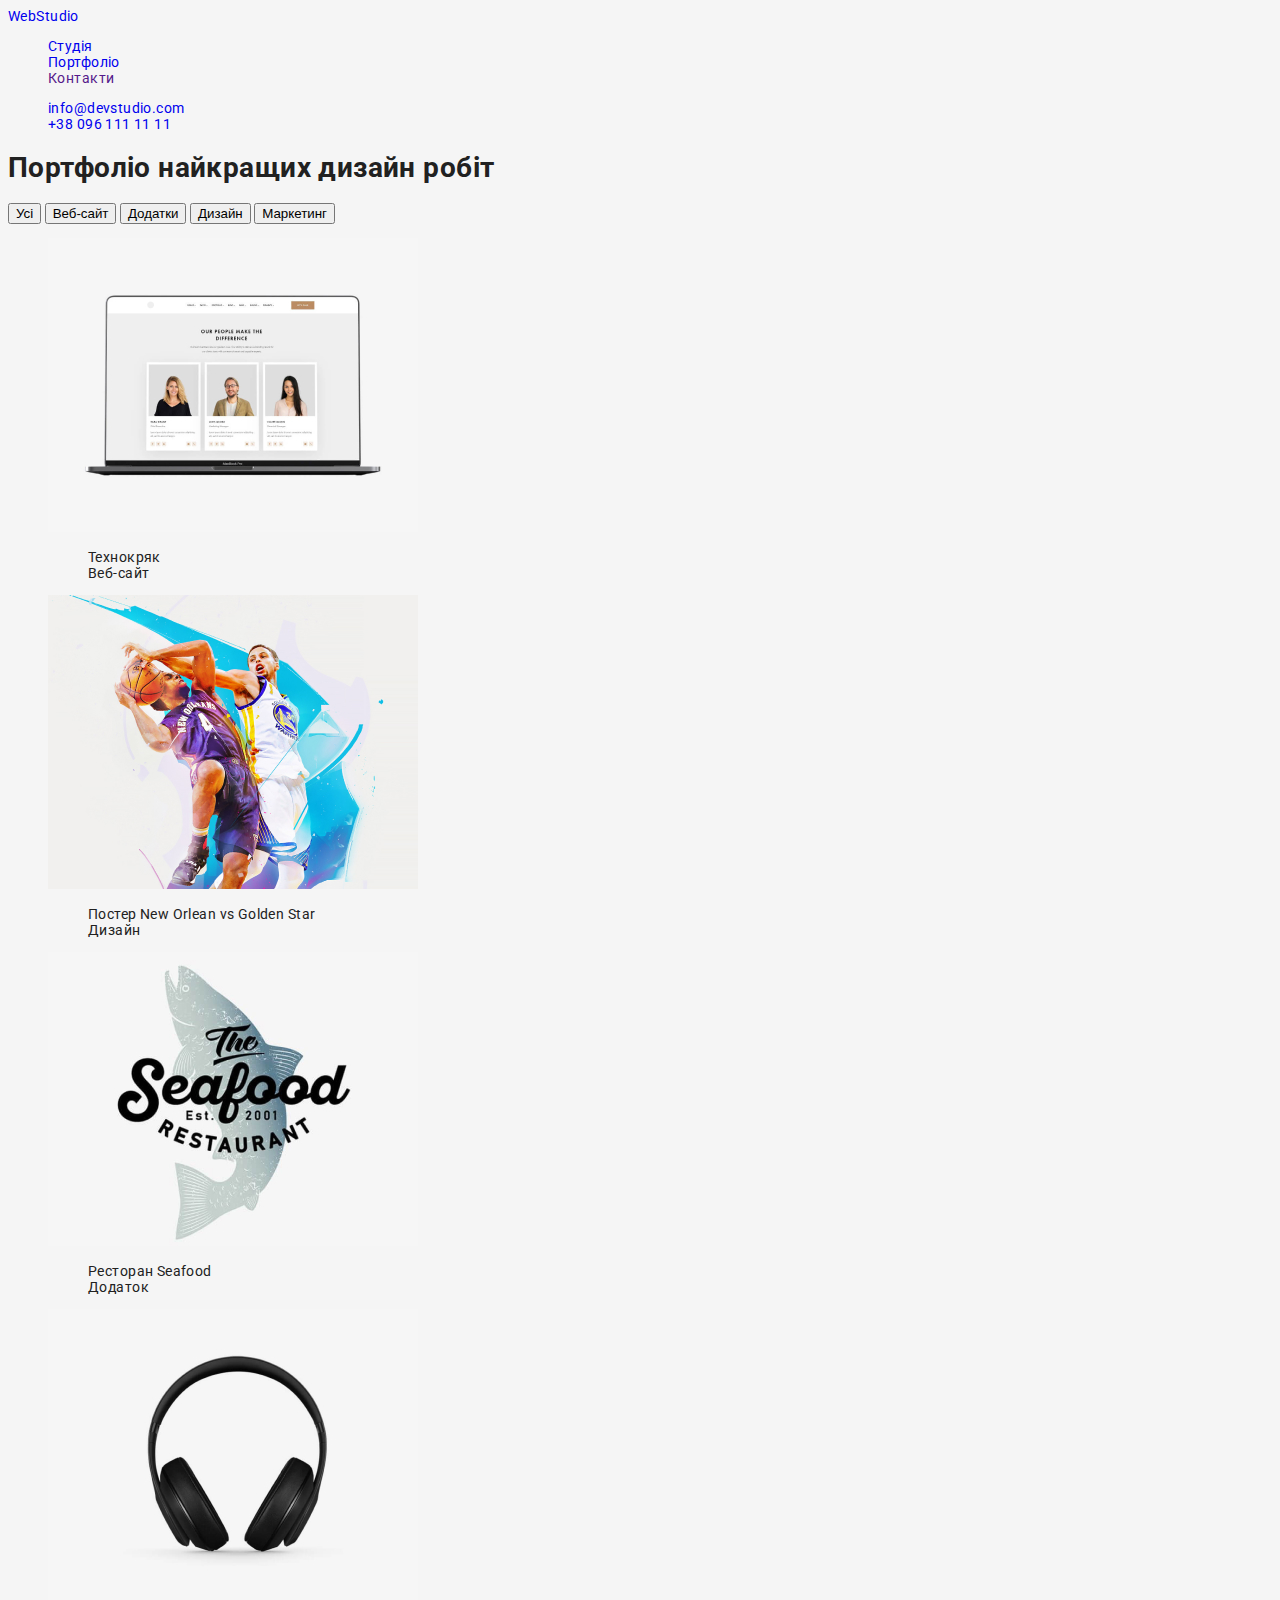
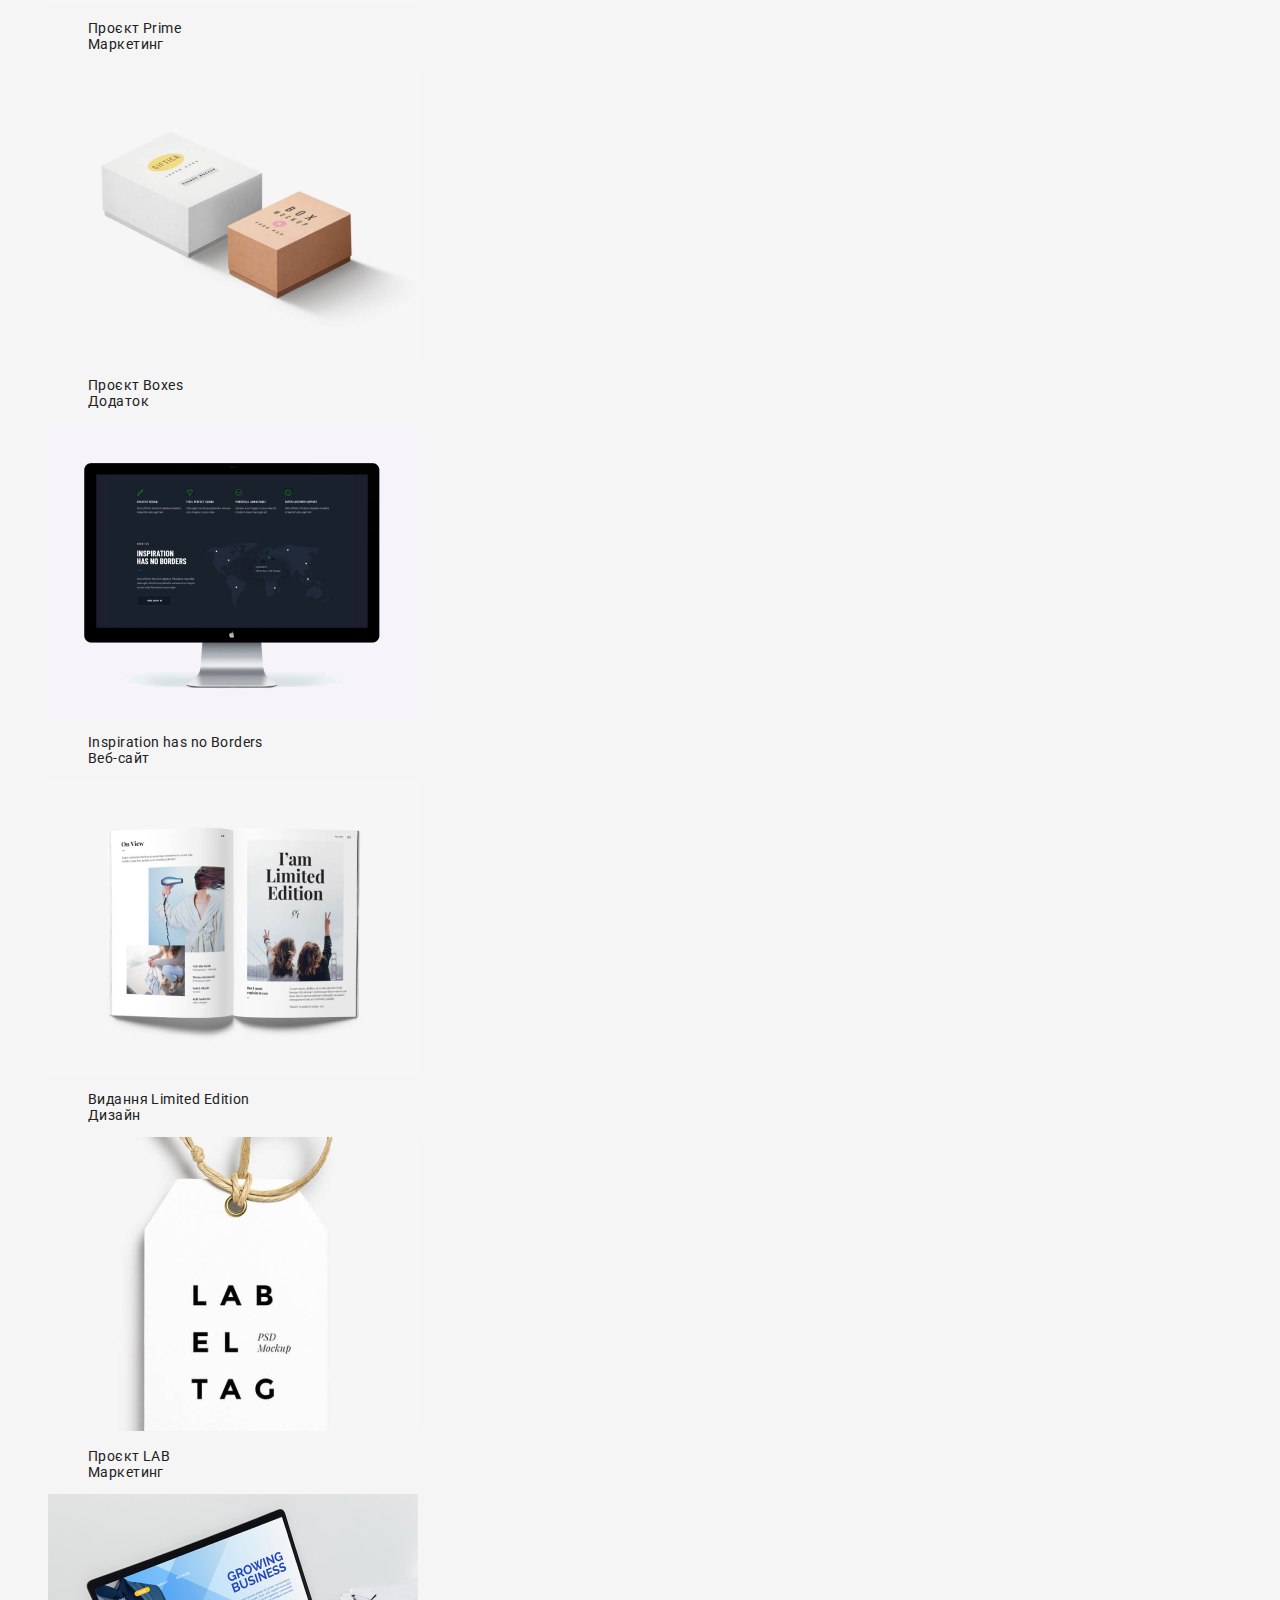
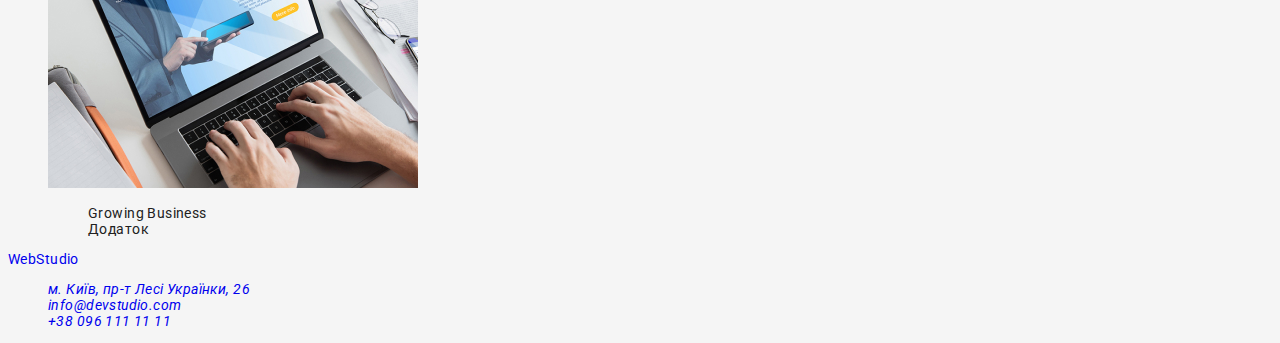
==== commit be11c5e7: "Sem" ====
--- a/portfolio.html
+++ b/portfolio.html
@@ -18,7 +18,7 @@
         <a href="index.html" class="logo-style"><span class="logo-web-style">Web</span>Studio</a>
         <nav class="nav-all">
             <ul>
-                <li><a href="index.html" class="navn-studia">Студія</a></li>
+                <li><a href="index.html" class="nav-studia">Студія</a></li>
                 <li><a href="portfolio.html" class="nav-portfolio">Портфоліо</a></li>
                 <li><a href="" class="nav-contacts">Контакти</a></li>
             </ul>
@@ -45,9 +45,9 @@
             <ul>
                 <li>
                     <article class="portfolio1">
-                        
-                            <img src="./images/portfolio1.jpg" alt="" width="370" height="294" />
-                            <figure>
+
+                        <img src="./images/portfolio1.jpg" alt="" width="370" height="294" />
+                        <figure>
                             <figcaption>Технокряк</figcaption>
                             <figcaption>Веб-сайт</figcaption>
                         </figure>
@@ -55,9 +55,9 @@
                 </li>
                 <li>
                     <article class="portfolio2">
-                       
-                            <img src="./images/portfolio2.jpg" alt="" width="370" height="294" />
-                            <figure>
+
+                        <img src="./images/portfolio2.jpg" alt="" width="370" height="294" />
+                        <figure>
                             <figcaption>Постер New Orlean vs Golden Star</figcaption>
                             <figcaption>Дизайн</figcaption>
                         </figure>
@@ -65,9 +65,9 @@
                 </li>
                 <li>
                     <article class="portfolio3">
-                       
-                            <img src="./images/portfolio3.jpg" alt="" width="370" height="294" />
-                            <figure>
+
+                        <img src="./images/portfolio3.jpg" alt="" width="370" height="294" />
+                        <figure>
                             <figcaption>Ресторан Seafood</figcaption>
                             <figcaption>Додаток</figcaption>
                         </figure>
@@ -75,9 +75,9 @@
                 </li>
                 <li>
                     <article class="portfolio4">
-                       
-                            <img src="./images/portfolio4.jpg" alt="" width="370" height="294" />
-                            <figure>
+
+                        <img src="./images/portfolio4.jpg" alt="" width="370" height="294" />
+                        <figure>
                             <figcaption>Проєкт Prime</figcaption>
                             <figcaption>Маркетинг</figcaption>
                         </figure>
@@ -85,9 +85,9 @@
                 </li>
                 <li>
                     <article class="portfolio5">
-                       
-                            <img src="./images/portfolio5.jpg" alt="" width="370" height="294" />
-                            <figure>
+
+                        <img src="./images/portfolio5.jpg" alt="" width="370" height="294" />
+                        <figure>
                             <figcaption>Проєкт Boxes</figcaption>
                             <figcaption>Додаток</figcaption>
                         </figure>
@@ -95,9 +95,9 @@
                 </li>
                 <li>
                     <article class="portfolio6">
-                       
-                            <img src="./images/portfolio6.jpg" alt="" width="370" height="294" />
-                            <figure>
+
+                        <img src="./images/portfolio6.jpg" alt="" width="370" height="294" />
+                        <figure>
                             <figcaption>Inspiration has no Borders</figcaption>
                             <figcaption>Веб-сайт</figcaption>
                         </figure>
@@ -105,9 +105,9 @@
                 </li>
                 <li>
                     <article class="portfolio7">
-                       
-                            <img src="./images/portfolio7.jpg" alt="" width="370" height="294" />
-                            <figure>
+
+                        <img src="./images/portfolio7.jpg" alt="" width="370" height="294" />
+                        <figure>
                             <figcaption>Видання Limited Edition</figcaption>
                             <figcaption>Дизайн</figcaption>
                         </figure>
@@ -115,9 +115,9 @@
                 </li>
                 <li>
                     <article class="portfolio8">
-                       
-                            <img src="./images/portfolio8.jpg" alt="" width="370" height="294" />
-                            <figure>
+
+                        <img src="./images/portfolio8.jpg" alt="" width="370" height="294" />
+                        <figure>
                             <figcaption>Проєкт LAB</figcaption>
                             <figcaption>Маркетинг</figcaption>
                         </figure>
@@ -125,9 +125,9 @@
                 </li>
                 <li>
                     <article class="portfolio9">
-                       
-                            <img src="./images/portfolio9.jpg" alt="" width="370" height="294" />
-                            <figure>
+
+                        <img src="./images/portfolio9.jpg" alt="" width="370" height="294" />
+                        <figure>
                             <figcaption>Growing Business</figcaption>
                             <figcaption>Додаток</figcaption>
                         </figure>
@@ -142,8 +142,8 @@
         <address>
             <ul>
                 <li>
-                    <a href="https://goo.gl/maps/PP2r4zWcjwwRbAMDA" target="_blank"
-                        rel="noopener noreferrer nofollow" class="adress-footer">м. Київ, пр-т Лесі Українки, 26</a>
+                    <a href="https://goo.gl/maps/PP2r4zWcjwwRbAMDA" target="_blank" rel="noopener noreferrer nofollow"
+                        class="adress-footer">м. Київ, пр-т Лесі Українки, 26</a>
                 </li>
                 <li><a href="mailto:info@devstudio.com" class="mail-footer">info@devstudio.com</a></li>
                 <li><a href="tel:+380961111111" class="footer-tel">+38 096 111 11 11</a></li>
--- a/styles/styles.css
+++ b/styles/styles.css
@@ -1,404 +1,30 @@
-/*Основний шрифт*/
+/*Основні стилі*/
+:root {
+  --main-text-color: #212121;
+  --secondary-text-color: #ffffff;
+  --ouwer-text-color: #757575;
+  --accent-color: #2196f3;
+  --content-color: #eeeeee;
+  --logo-color-text: #000000;
+  --buttons-port-color: #f5f4fa;
+  --footer-text-color: rgba(47, 48, 58, 0.6);
+  --background-footer-color: #2f303a;
+  --background-section: #e5e5e5;
+  --line-color: #ececec;
+  --background-color: #F5F5F5;
+  --icon-color: #afb1b8;
+  --main-font: Roboto, sans-serif;
+}
 body {
-  font-family: 'Roboto' 'Raleway', sans-serif;
-  color: #212121;
-  font-style: normal;
-  font-weight: 500;
-  /* Портфоліо */
-
-  position: relative;
-  width: 1600px;
-  height: 1880px;
-
-  background: #ffffff;
-}
-/*logo style element*/
-.logo-style {
-  position: absolute;
-
-  /* identical to box height */
+  background-color: var(--background-color);
+  color: var(--main-text-color);
+  font-family: var(--main-font);
+  font-size: 14px;
   letter-spacing: 0.03em;
 }
-.logo-web-style {
-  color: #2196f3;
+a {
+  text-decoration: none;
 }
-/*navigation bord and style*/
-
-.navigation-studia:hover,
-:focus {
-  color: #2196f3;
+ul {
+  list-style-type: none;
 }
-
-.navigation-portfolio:hover,
-:focus {
-  color: #2196f3;
-}
-.navigation-contacts {
-  position: absolute;
-  width: 64px;
-  height: 16px;
-  left: 670px;
-  top: 32px;
-}
-.navigation-contacts:hover,
-:focus {
-  color: #2196f3;
-}
-/*off list-style and <a> text decoration*/
-ul {
-  list-style: none;
-}
-a {
-  text-decoration-line: none;
-}
-/*adress style, fonts and hover focus*/
-.contact-mail {
-  position: absolute;
-  width: 135px;
-  height: 16px;
-  left: 1078px;
-  top: 32px;
-
-  font-size: 14px;
-  line-height: 16px;
-  letter-spacing: 0.02em;
-
-  color: #2196f3;
-}
-.contact-tel {
-  position: absolute;
-  width: 122px;
-  height: 16px;
-  left: 1263px;
-  top: 32px;
-
-  font-size: 14px;
-  line-height: 16px;
-  letter-spacing: 0.02em;
-
-  color: #757575;
-}
-/*button style, fonts and hover focus*/
-button {
-  cursor:pointer
-}
-.button-inline1 {
-  position: absolute;
-  width: 73px;
-  height: 38px;
-  left: 512px;
-  top: 174px;
-  background: #f5f4fa;
-
-  font-family: 'Roboto';
-  font-style: normal;
-  font-weight: 500;
-  font-size: 16px;
-  line-height: 26px;
-
-  /* shadow-middle */
-  box-shadow: 0px 3px 1px rgba(0, 0, 0, 0.1), 0px 1px 2px rgba(0, 0, 0, 0.08),
-    0px 2px 2px rgba(0, 0, 0, 0.12);
-  border-radius: 4px;
-}
-.button-inline1:hover,
-:focus {
-  background: #2196f3;
-  color: #f5f4fa;
-}
-.button-inline2 {
-  position: absolute;
-  width: 125px;
-  height: 38px;
-  left: 593px;
-  top: 174px;
-  background: #f5f4fa;
-
-  font-family: 'Roboto';
-  font-style: normal;
-  font-weight: 500;
-  font-size: 16px;
-  line-height: 26px;
-
-  /* shadow-middle */
-  box-shadow: 0px 3px 1px rgba(0, 0, 0, 0.1), 0px 1px 2px rgba(0, 0, 0, 0.08),
-    0px 2px 2px rgba(0, 0, 0, 0.12);
-  border-radius: 4px;
-}
-.button-inline2:hover,
-:focus {
-  background: #2196f3;
-  color: #f5f4fa;
-}
-.button-inline3 {
-  position: absolute;
-  width: 112px;
-  height: 38px;
-  left: 726px;
-  top: 174px;
-  background: #f5f4fa;
-
-  font-family: 'Roboto';
-  font-style: normal;
-  font-weight: 500;
-  font-size: 16px;
-  line-height: 26px;
-
-  /* shadow-middle */
-  box-shadow: 0px 3px 1px rgba(0, 0, 0, 0.1), 0px 1px 2px rgba(0, 0, 0, 0.08),
-    0px 2px 2px rgba(0, 0, 0, 0.12);
-  border-radius: 4px;
-}
-.button-inline3:hover,
-:focus {
-  background: #2196f3;
-  color: #f5f4fa;
-}
-
-.button-inline4,
-:focus {
-  position: absolute;
-  width: 103px;
-  height: 38px;
-  left: 846px;
-  top: 174px;
-
-  font-family: 'Roboto';
-  font-style: normal;
-  font-weight: 500;
-  font-size: 16px;
-  line-height: 26px;
-
-  background: #f5f4fa;
-  /* shadow-middle */
-  box-shadow: 0px 3px 1px rgba(0, 0, 0, 0.1), 0px 1px 2px rgba(0, 0, 0, 0.08),
-    0px 2px 2px rgba(0, 0, 0, 0.12);
-  border-radius: 4px;
-}
-.button-inline4:hover,
-:focus {
-  background: #2196f3;
-  color: #f5f4fa;
-}
-.button-inline5 {
-  position: absolute;
-  width: 130px;
-  height: 38px;
-  left: 957px;
-  top: 174px;
-
-  font-family: 'Roboto';
-  font-style: normal;
-  font-weight: 500;
-  font-size: 16px;
-  line-height: 26px;
-
-  background: #f5f4fa;
-  /* shadow-middle */
-  box-shadow: 0px 3px 1px rgba(0, 0, 0, 0.1), 0px 1px 2px rgba(0, 0, 0, 0.08),
-    0px 2px 2px rgba(0, 0, 0, 0.12);
-  border-radius: 4px;
-}
-.button-inline5:hover,
-:focus {
-  background: #2196f3;
-  color: #f5f4fa;
-}
-
-/*portfolio desing, style box*/
-.portfolio1 {
-  /* container bg */
-
-  box-sizing: border-box;
-
-  position: absolute;
-  width: 370px;
-  height: 404px;
-  left: 215px;
-  top: 262px;
-
-  background: #ffffff;
-  border: 1px solid #eeeeee;
-}
-.portfolio2 {
-  /* container bg */
-  box-sizing: border-box;
-
-  position: absolute;
-  width: 370px;
-  height: 404px;
-  left: 615px;
-  top: 262px;
-
-  background: #ffffff;
-  border: 1px solid #eeeeee;
-}
-.portfolio3 {
-  /* container bg */
-
-  box-sizing: border-box;
-
-  position: absolute;
-  width: 370px;
-  height: 404px;
-  left: 1015px;
-  top: 262px;
-
-  background: #ffffff;
-  border: 1px solid #eeeeee;
-}
-.portfolio4 {
-  /* container bg */
-
-  box-sizing: border-box;
-
-  position: absolute;
-  width: 370px;
-  height: 404px;
-  left: 215px;
-  top: 696px;
-
-  background: #ffffff;
-  border: 1px solid #eeeeee;
-}
-.portfolio5 {
-  /* container bg */
-
-  box-sizing: border-box;
-
-  position: absolute;
-  width: 370px;
-  height: 404px;
-  left: 615px;
-  top: 696px;
-
-  background: #ffffff;
-  border: 1px solid #eeeeee;
-}
-.portfolio6 {
-  box-sizing: border-box;
-
-  position: absolute;
-  width: 370px;
-  height: 404px;
-  left: 1015px;
-  top: 696px;
-
-  background: #ffffff;
-  border: 1px solid #eeeeee;
-}
-.portfolio7 {
-  /* container bg */
-
-  box-sizing: border-box;
-
-  position: absolute;
-  width: 370px;
-  height: 404px;
-  left: 215px;
-  top: 1130px;
-
-  background: #ffffff;
-  border: 1px solid #eeeeee;
-}
-.portfolio8 {
-  /* container bg */
-
-  box-sizing: border-box;
-
-  position: absolute;
-  width: 370px;
-  height: 404px;
-  left: 615px;
-  top: 1130px;
-
-  background: #ffffff;
-  border: 1px solid #eeeeee;
-}
-.portfolio9 {
-  /* container bg */
-
-  box-sizing: border-box;
-
-  position: absolute;
-  width: 370px;
-  height: 404px;
-  left: 1015px;
-  top: 1130px;
-
-  background: #ffffff;
-  border: 1px solid #eeeeee;
-}
-/*style futer background*/
-.footer-style {
-  /* Footer bg */
-
-  position: absolute;
-  width: 1600px;
-  height: 252px;
-  left: 0px;
-  top: 1628px;
-
-  background: #2f303a;
-}
-/*footer adress*/
-.address-footer {
-  /* м. Київ, пр-т Лесі Українки, 26 */
-
-  position: absolute;
-  width: 231px;
-  height: 21px;
-  left: 215px;
-  top: 1739px;
-
-  font-family: 'Roboto';
-  font-style: normal;
-  font-weight: 400;
-  font-size: 14px;
-  line-height: 24px;
-
-  /* or 171% */
-  letter-spacing: 0.03em;
-
-  color: #ffffff;
-}
-.mail-footer {
-  /* info@example.com */
-
-  position: absolute;
-  width: 231px;
-  height: 21px;
-  left: 215px;
-  top: 1769px;
-
-  font-family: 'Roboto';
-  font-style: normal;
-  font-weight: 400;
-  font-size: 14px;
-  line-height: 24px;
-
-  /* or 171% */
-  letter-spacing: 0.03em;
-
-  color: rgba(255, 255, 255, 0.6);
-}
-.tel-footer {
-  /* +38 096 111 11 11 */
-
-  position: absolute;
-  width: 231px;
-  height: 21px;
-  left: 215px;
-  top: 1799px;
-
-  font-family: 'Roboto';
-  font-style: normal;
-  font-weight: 400;
-  font-size: 14px;
-  line-height: 24px;
-
-  /* or 171% */
-  letter-spacing: 0.03em;
-
-  color: rgba(255, 255, 255, 0.6);
-}
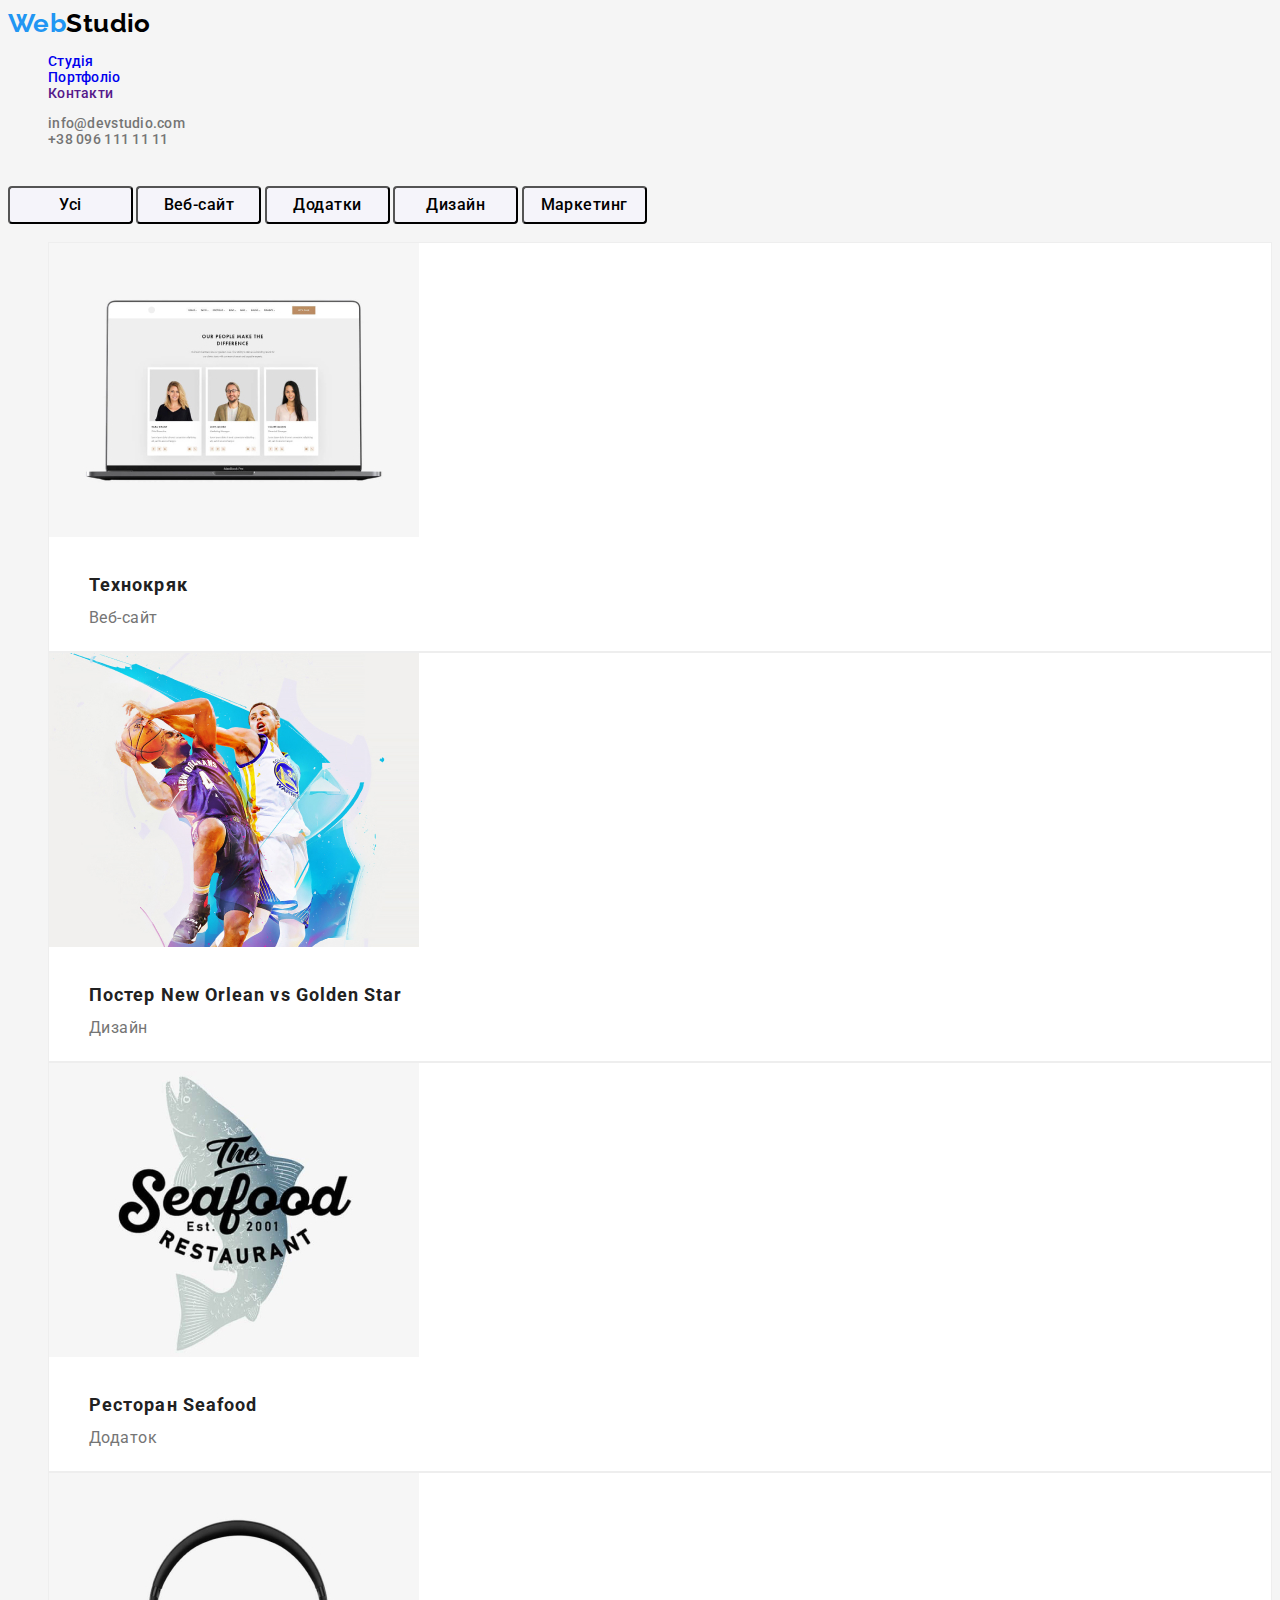
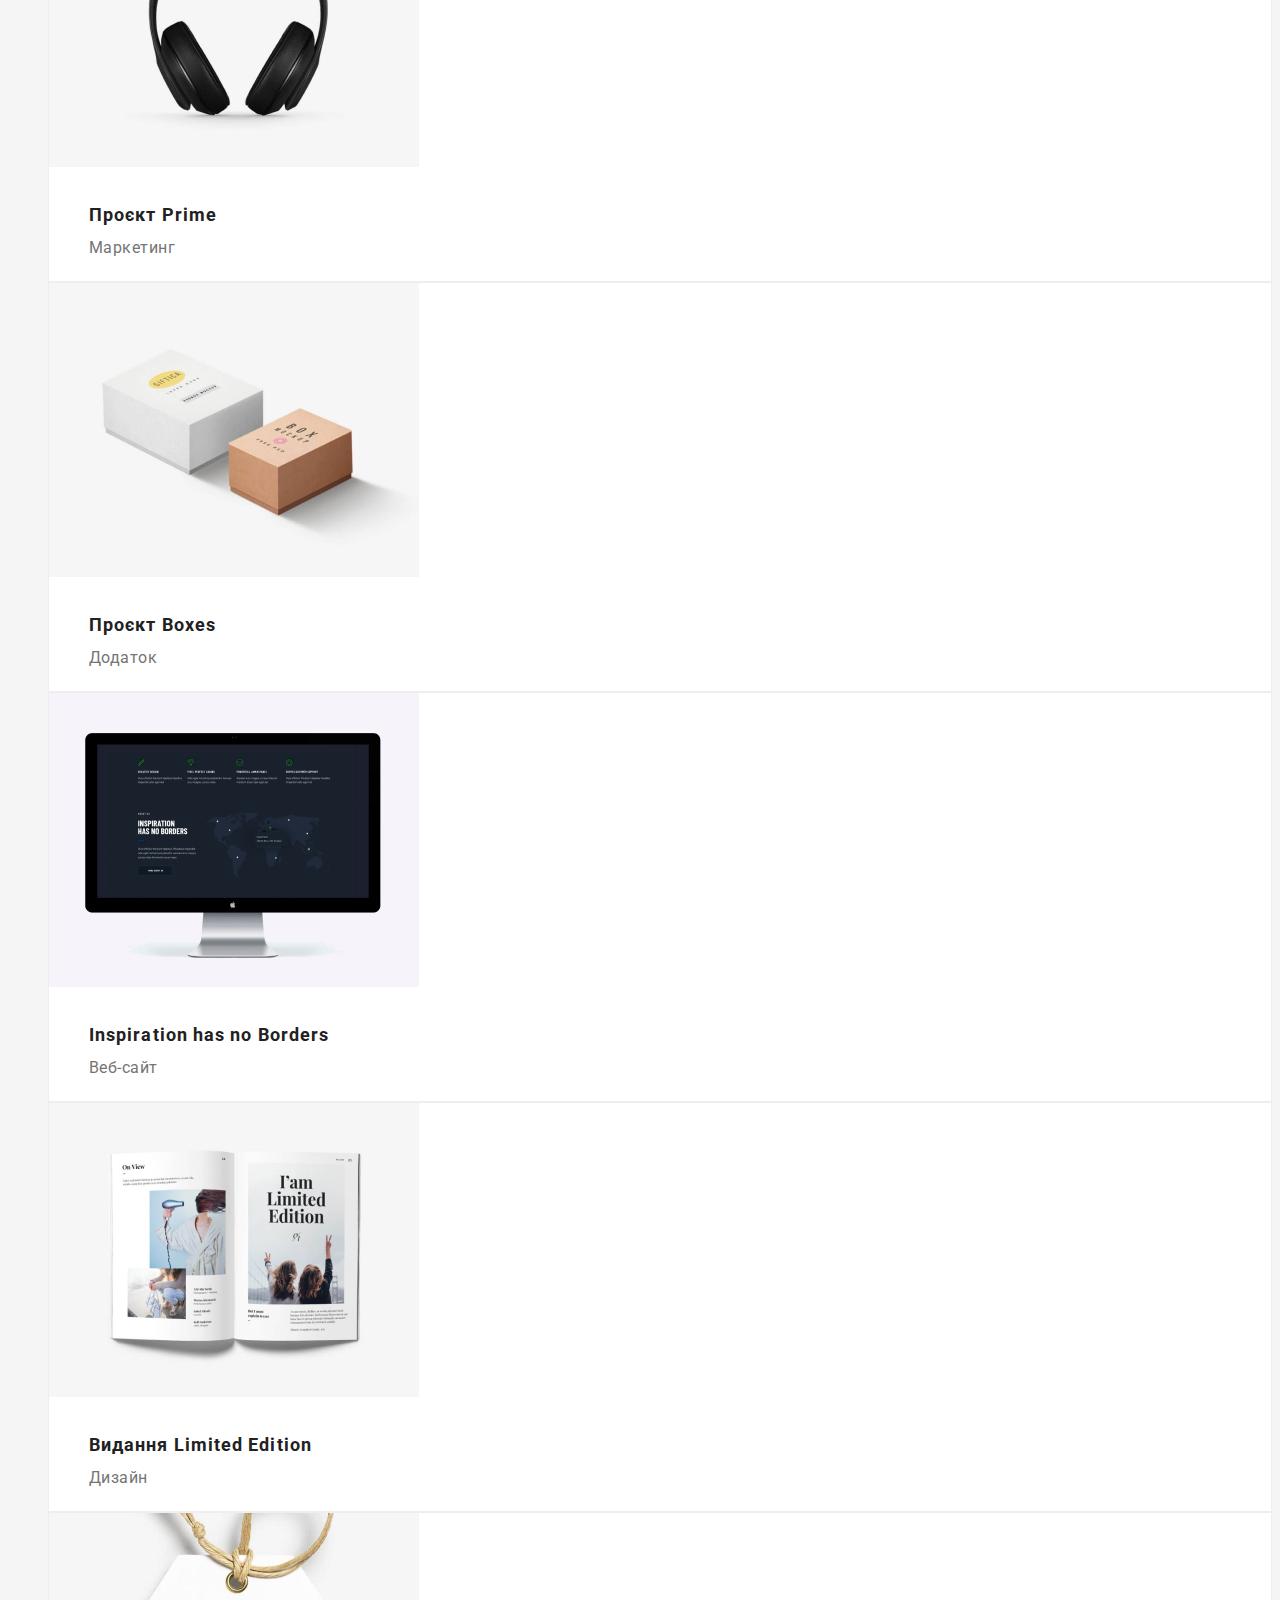
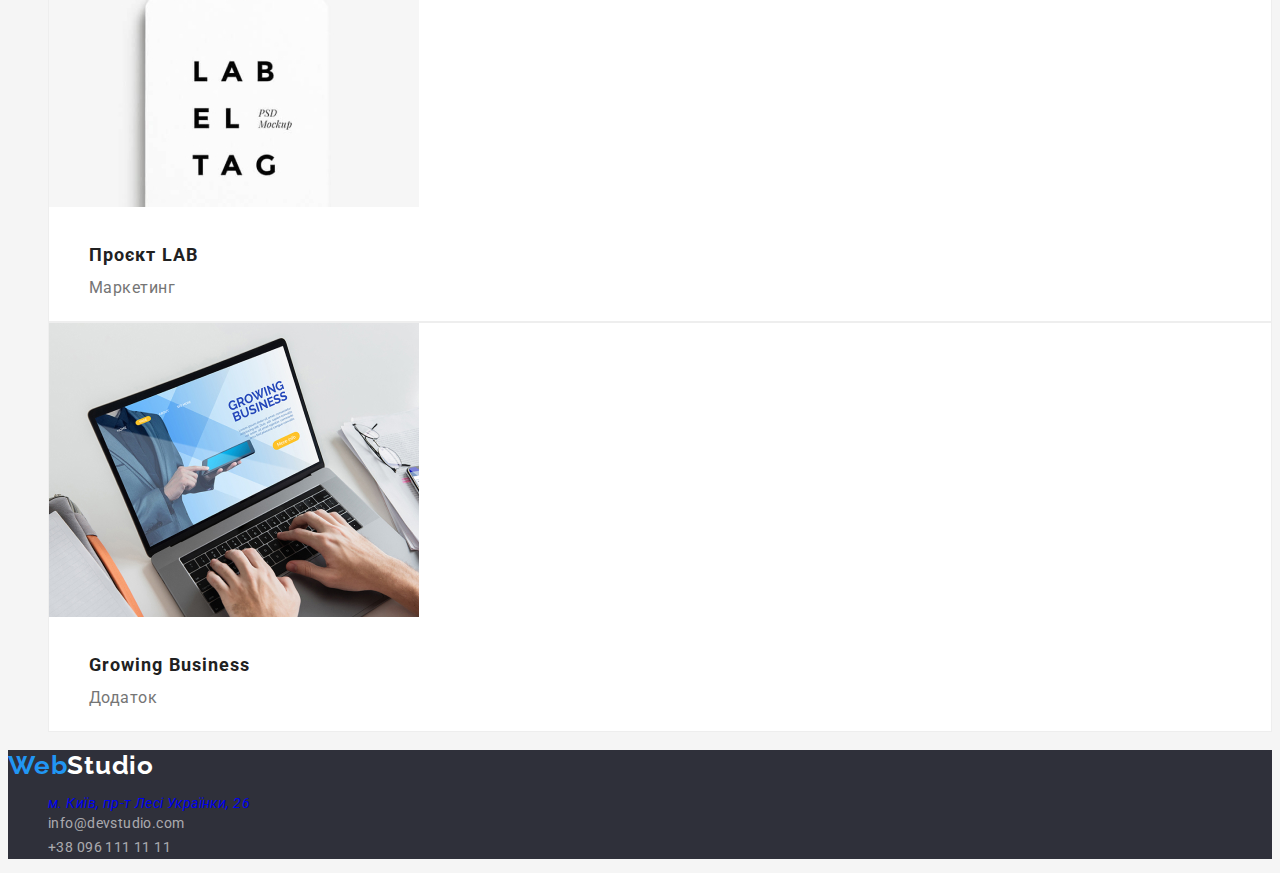
==== commit aa482c33: "Start" ====
--- a/portfolio.html
+++ b/portfolio.html
@@ -41,15 +41,15 @@
             <button type="button" class="button-inline5">Маркетинг</button>
         </section>
         <!--Секція портфоліо-->
-        <section>
+        <section class="image-section-title">
             <ul>
                 <li>
                     <article class="portfolio1">
 
                         <img src="./images/portfolio1.jpg" alt="" width="370" height="294" />
                         <figure>
-                            <figcaption>Технокряк</figcaption>
-                            <figcaption>Веб-сайт</figcaption>
+                            <figcaption class="figcaption-first-text">Технокряк</figcaption>
+                            <figcaption class="figcaption-second-text">Веб-сайт</figcaption>
                         </figure>
                     </article>
                 </li>
@@ -58,8 +58,8 @@
 
                         <img src="./images/portfolio2.jpg" alt="" width="370" height="294" />
                         <figure>
-                            <figcaption>Постер New Orlean vs Golden Star</figcaption>
-                            <figcaption>Дизайн</figcaption>
+                            <figcaption class="figcaption-first-text">Постер New Orlean vs Golden Star</figcaption>
+                            <figcaption class="figcaption-second-text">Дизайн</figcaption>
                         </figure>
                     </article>
                 </li>
@@ -68,8 +68,8 @@
 
                         <img src="./images/portfolio3.jpg" alt="" width="370" height="294" />
                         <figure>
-                            <figcaption>Ресторан Seafood</figcaption>
-                            <figcaption>Додаток</figcaption>
+                            <figcaption class="figcaption-first-text">Ресторан Seafood</figcaption>
+                            <figcaption class="figcaption-second-text">Додаток</figcaption>
                         </figure>
                     </article>
                 </li>
@@ -78,8 +78,8 @@
 
                         <img src="./images/portfolio4.jpg" alt="" width="370" height="294" />
                         <figure>
-                            <figcaption>Проєкт Prime</figcaption>
-                            <figcaption>Маркетинг</figcaption>
+                            <figcaption class="figcaption-first-text">Проєкт Prime</figcaption>
+                            <figcaption class="figcaption-second-text">Маркетинг</figcaption>
                         </figure>
                     </article>
                 </li>
@@ -88,8 +88,8 @@
 
                         <img src="./images/portfolio5.jpg" alt="" width="370" height="294" />
                         <figure>
-                            <figcaption>Проєкт Boxes</figcaption>
-                            <figcaption>Додаток</figcaption>
+                            <figcaption class="figcaption-first-text">Проєкт Boxes</figcaption>
+                            <figcaption class="figcaption-second-text">Додаток</figcaption>
                         </figure>
                     </article>
                 </li>
@@ -98,8 +98,8 @@
 
                         <img src="./images/portfolio6.jpg" alt="" width="370" height="294" />
                         <figure>
-                            <figcaption>Inspiration has no Borders</figcaption>
-                            <figcaption>Веб-сайт</figcaption>
+                            <figcaption class="figcaption-first-text">Inspiration has no Borders</figcaption>
+                            <figcaption class="figcaption-second-text">Веб-сайт</figcaption>
                         </figure>
                     </article>
                 </li>
@@ -108,8 +108,8 @@
 
                         <img src="./images/portfolio7.jpg" alt="" width="370" height="294" />
                         <figure>
-                            <figcaption>Видання Limited Edition</figcaption>
-                            <figcaption>Дизайн</figcaption>
+                            <figcaption class="figcaption-first-text">Видання Limited Edition</figcaption>
+                            <figcaption class="figcaption-second-text">Дизайн</figcaption>
                         </figure>
                     </article>
                 </li>
@@ -118,8 +118,8 @@
 
                         <img src="./images/portfolio8.jpg" alt="" width="370" height="294" />
                         <figure>
-                            <figcaption>Проєкт LAB</figcaption>
-                            <figcaption>Маркетинг</figcaption>
+                            <figcaption class="figcaption-first-text">Проєкт LAB</figcaption>
+                            <figcaption class="figcaption-second-text">Маркетинг</figcaption>
                         </figure>
                     </article>
                 </li>
@@ -128,8 +128,8 @@
 
                         <img src="./images/portfolio9.jpg" alt="" width="370" height="294" />
                         <figure>
-                            <figcaption>Growing Business</figcaption>
-                            <figcaption>Додаток</figcaption>
+                            <figcaption class="figcaption-first-text">Growing Business</figcaption>
+                            <figcaption class="figcaption-second-text">Додаток</figcaption>
                         </figure>
                     </article>
                 </li>
@@ -138,14 +138,14 @@
     </main>
     <!--Лого та адреса в підвалі-->
     <footer class="footer-style">
-        <a href="index.html" class="logo-style"><span class="logo-web-style">Web</span>Studio</a>
+        <a href="index.html" class="logo-style-footer"><span class="logo-web-style">Web</span>Studio</a>
         <address>
             <ul>
                 <li>
                     <a href="https://goo.gl/maps/PP2r4zWcjwwRbAMDA" target="_blank" rel="noopener noreferrer nofollow"
                         class="adress-footer">м. Київ, пр-т Лесі Українки, 26</a>
                 </li>
-                <li><a href="mailto:info@devstudio.com" class="mail-footer">info@devstudio.com</a></li>
+                <li><a href="mailto:info@devstudio.com" class="footer-mail">info@devstudio.com</a></li>
                 <li><a href="tel:+380961111111" class="footer-tel">+38 096 111 11 11</a></li>
             </ul>
         </address>
--- a/styles/styles.css
+++ b/styles/styles.css
@@ -10,8 +10,9 @@
   --footer-text-color: rgba(47, 48, 58, 0.6);
   --background-footer-color: #2f303a;
   --background-section: #e5e5e5;
+  --background-article: #ffffff;
   --line-color: #ececec;
-  --background-color: #F5F5F5;
+  --background-color: #f5f5f5;
   --icon-color: #afb1b8;
   --main-font: Roboto, sans-serif;
 }
@@ -24,7 +25,395 @@
 }
 a {
   text-decoration: none;
+  cursor: pointer;
 }
 ul {
   list-style-type: none;
 }
+/*Лого та його стиль*/
+.logo-style {
+  font-family: 'Raleway';
+  font-style: normal;
+  font-weight: 700;
+  font-size: 26px;
+  line-height: 31px;
+  color: #000000;
+}
+.logo-web-style {
+  color: #2196f3;
+}
+/*Загальні стилі навігацій*/
+.nav-all {
+  font-family: 'Roboto';
+  font-style: normal;
+  font-weight: 500;
+  font-size: 14px;
+  line-height: 16px;
+  letter-spacing: 0.02em;
+
+  color: #212121;
+}
+.nav-studia:hover {
+  color: #2196f3;
+}
+.nav-studia:focus {
+  color: #2196f3;
+}
+.nav-portfolio:hover {
+  color: #2196f3;
+}
+.nav-portfolio:focus {
+  color: #2196f3;
+}
+.nav-contacts:hover {
+  color: #2196f3;
+}
+.nav-contacts:focus {
+  color: #2196f3;
+}
+/*Загальні стилі адрес в хедері*/
+.cont-mail {
+  font-family: 'Roboto';
+  font-style: normal;
+  font-weight: 500;
+  font-size: 14px;
+  line-height: 16px;
+  letter-spacing: 0.02em;
+
+  color: #757575;
+}
+.cont-mail:focus {
+  color: #2196f3;
+}
+.cont-mail:hover {
+  color: #2196f3;
+}
+.cont-tel {
+  font-family: 'Roboto';
+  font-style: normal;
+  font-weight: 500;
+  font-size: 14px;
+  line-height: 16px;
+  letter-spacing: 0.02em;
+
+  color: #757575;
+}
+.cont-tel:focus {
+  color: #2196f3;
+}
+.cont-tel:hover {
+  color: #2196f3;
+}
+/*Кнопка взаємодії в студії*/
+.button-studia {
+  width: 216px;
+height: 50px;
+  cursor: pointer;
+  font-family: 'Roboto';
+  font-style: normal;
+  font-weight: 700;
+  font-size: 16px;
+  line-height: 30px;
+  
+  /* identical to box height, or 188% */
+  letter-spacing: 0.06em;
+  
+  background: #2196F3;
+  box-shadow: 0px 4px 4px rgba(0, 0, 0, 0.15);
+  border-radius: 4px;
+  
+  
+}
+
+/*Кнопки взаємодії та титульна, портфоліо*/
+.h1-hide {
+  height: 1px;
+  width: 0px;
+  opacity: 0;
+}
+.button-inline1 {
+  cursor: pointer;
+  width: 125px;
+  height: 38px;
+
+  background: #f5f4fa;
+  border-radius: 4px;
+  /*Шрифти в кнопці*/
+  font-family: 'Roboto';
+  font-style: normal;
+  font-weight: 500;
+  font-size: 16px;
+  line-height: 26px;
+
+  /* identical to box height, or 162% */
+  text-align: center;
+  letter-spacing: 0.03em;
+}
+.button-inline2 {
+  cursor: pointer;
+  width: 125px;
+  height: 38px;
+
+  background: #f5f4fa;
+  border-radius: 4px;
+  /*Шрифти в кнопці*/
+  font-family: 'Roboto';
+  font-style: normal;
+  font-weight: 500;
+  font-size: 16px;
+  line-height: 26px;
+
+  /* identical to box height, or 162% */
+  text-align: center;
+  letter-spacing: 0.03em;
+}
+.button-inline3 {
+  cursor: pointer;
+  width: 125px;
+  height: 38px;
+
+  background: #f5f4fa;
+  border-radius: 4px;
+  /*Шрифти в кнопці*/
+  font-family: 'Roboto';
+  font-style: normal;
+  font-weight: 500;
+  font-size: 16px;
+  line-height: 26px;
+
+  /* identical to box height, or 162% */
+  text-align: center;
+  letter-spacing: 0.03em;
+}
+.button-inline4 {
+  cursor: pointer;
+  width: 125px;
+  height: 38px;
+
+  background: #f5f4fa;
+  border-radius: 4px;
+  /*Шрифти в кнопці*/
+  font-family: 'Roboto';
+  font-style: normal;
+  font-weight: 500;
+  font-size: 16px;
+  line-height: 26px;
+
+  /* identical to box height, or 162% */
+  text-align: center;
+  letter-spacing: 0.03em;
+}
+.button-inline5 {
+  cursor: pointer;
+  width: 125px;
+  height: 38px;
+
+  background: #f5f4fa;
+  border-radius: 4px;
+  /*Шрифти в кнопці*/
+  font-family: 'Roboto';
+  font-style: normal;
+  font-weight: 500;
+  font-size: 16px;
+  line-height: 26px;
+
+  /* identical to box height, or 162% */
+  text-align: center;
+  letter-spacing: 0.03em;
+}
+.button-inline1:focus {
+  background: #2196f3;
+
+  /* shadow-middle */
+  box-shadow: 0px 3px 1px rgba(0, 0, 0, 0.1), 0px 1px 2px rgba(0, 0, 0, 0.08),
+    0px 2px 2px rgba(0, 0, 0, 0.12);
+  border-radius: 4px;
+}
+.button-inline1:hover {
+  background: #2196f3;
+
+  /* shadow-middle */
+  box-shadow: 0px 3px 1px rgba(0, 0, 0, 0.1), 0px 1px 2px rgba(0, 0, 0, 0.08),
+    0px 2px 2px rgba(0, 0, 0, 0.12);
+  border-radius: 4px;
+}
+.button-inline2:focus {
+  background: #2196f3;
+
+  /* shadow-middle */
+  box-shadow: 0px 3px 1px rgba(0, 0, 0, 0.1), 0px 1px 2px rgba(0, 0, 0, 0.08),
+    0px 2px 2px rgba(0, 0, 0, 0.12);
+  border-radius: 4px;
+}
+.button-inline2:hover {
+  background: #2196f3;
+
+  /* shadow-middle */
+  box-shadow: 0px 3px 1px rgba(0, 0, 0, 0.1), 0px 1px 2px rgba(0, 0, 0, 0.08),
+    0px 2px 2px rgba(0, 0, 0, 0.12);
+  border-radius: 4px;
+}
+.button-inline3:focus {
+  background: #2196f3;
+
+  /* shadow-middle */
+  box-shadow: 0px 3px 1px rgba(0, 0, 0, 0.1), 0px 1px 2px rgba(0, 0, 0, 0.08),
+    0px 2px 2px rgba(0, 0, 0, 0.12);
+  border-radius: 4px;
+}
+.button-inline3:hover {
+  background: #2196f3;
+
+  /* shadow-middle */
+  box-shadow: 0px 3px 1px rgba(0, 0, 0, 0.1), 0px 1px 2px rgba(0, 0, 0, 0.08),
+    0px 2px 2px rgba(0, 0, 0, 0.12);
+  border-radius: 4px;
+}
+.button-inline4:focus {
+  background: #2196f3;
+
+  /* shadow-middle */
+  box-shadow: 0px 3px 1px rgba(0, 0, 0, 0.1), 0px 1px 2px rgba(0, 0, 0, 0.08),
+    0px 2px 2px rgba(0, 0, 0, 0.12);
+  border-radius: 4px;
+}
+.button-inline4:hover {
+  background: #2196f3;
+
+  /* shadow-middle */
+  box-shadow: 0px 3px 1px rgba(0, 0, 0, 0.1), 0px 1px 2px rgba(0, 0, 0, 0.08),
+    0px 2px 2px rgba(0, 0, 0, 0.12);
+  border-radius: 4px;
+}
+.button-inline5:focus {
+  background: #2196f3;
+
+  /* shadow-middle */
+  box-shadow: 0px 3px 1px rgba(0, 0, 0, 0.1), 0px 1px 2px rgba(0, 0, 0, 0.08),
+    0px 2px 2px rgba(0, 0, 0, 0.12);
+  border-radius: 4px;
+}
+.button-inline5:hover {
+  background: #2196f3;
+
+  /* shadow-middle */
+  box-shadow: 0px 3px 1px rgba(0, 0, 0, 0.1), 0px 1px 2px rgba(0, 0, 0, 0.08),
+    0px 2px 2px rgba(0, 0, 0, 0.12);
+  border-radius: 4px;
+}
+/*Секція зображень - основний стиль*/
+.image-section-title {
+  ont-family: 'Roboto';
+  font-style: normal;
+  font-weight: 700;
+  font-size: 18px;
+  line-height: 36px;
+
+  /* identical to box height, or 200% */
+  letter-spacing: 0.06em;
+  color: var(--main-text-color);
+}
+.figcaption-second-text {
+  font-family: 'Roboto';
+  font-style: normal;
+  font-weight: 400;
+  font-size: 16px;
+  line-height: 30px;
+
+  /* identical to box height, or 188% */
+  letter-spacing: 0.03em;
+
+  color: var(--ouwer-text-color);
+}
+/*Стиль коробочки зображення*/
+.portfolio1 {
+  background: var(--background-article);
+  border: 1px solid #eeeeee;
+}
+.portfolio2 {
+  background: var(--background-article);
+  border: 1px solid #eeeeee;
+}
+.portfolio3 {
+  background: var(--background-article);
+  border: 1px solid #eeeeee;
+}
+.portfolio4 {
+  background: var(--background-article);
+  border: 1px solid #eeeeee;
+}
+.portfolio5 {
+  background: var(--background-article);
+  border: 1px solid #eeeeee;
+}
+.portfolio6 {
+  background: var(--background-article);
+  border: 1px solid #eeeeee;
+}
+.portfolio7 {
+  background: var(--background-article);
+  border: 1px solid #eeeeee;
+}
+.portfolio8 {
+  background: var(--background-article);
+  border: 1px solid #eeeeee;
+}
+.portfolio9 {
+  background: var(--background-article);
+  border: 1px solid #eeeeee;
+}
+/*Стилі футера, лого та адрес*/
+.footer-style {
+  text-decoration: none;
+  background-color: var(--background-footer-color);
+}
+.logo-style-footer {
+  font-family: 'Raleway';
+  font-style: normal;
+  font-weight: 700;
+  font-size: 26px;
+  line-height: 31px;
+
+  /* identical to box height */
+  letter-spacing: 0.03em;
+  color: #ffffff;
+}
+.adress-fotter {
+  font-family: 'Roboto';
+  font-style: normal;
+  font-weight: 400;
+  font-size: 14px;
+  line-height: 24px;
+
+  /* or 171% */
+  letter-spacing: 0.03em;
+
+  color: #ffffff;
+}
+.adress-fotter:visited {
+  color: #ffffff;
+}
+.footer-mail {
+  font-family: 'Roboto';
+  font-style: normal;
+  font-weight: 400;
+  font-size: 14px;
+  line-height: 24px;
+
+  /* or 171% */
+  letter-spacing: 0.03em;
+
+  color: rgba(255, 255, 255, 0.6);
+}
+.footer-tel {
+  font-family: 'Roboto';
+  font-style: normal;
+  font-weight: 400;
+  font-size: 14px;
+  line-height: 24px;
+
+  /* or 171% */
+  letter-spacing: 0.03em;
+
+  color: rgba(255, 255, 255, 0.6);
+}
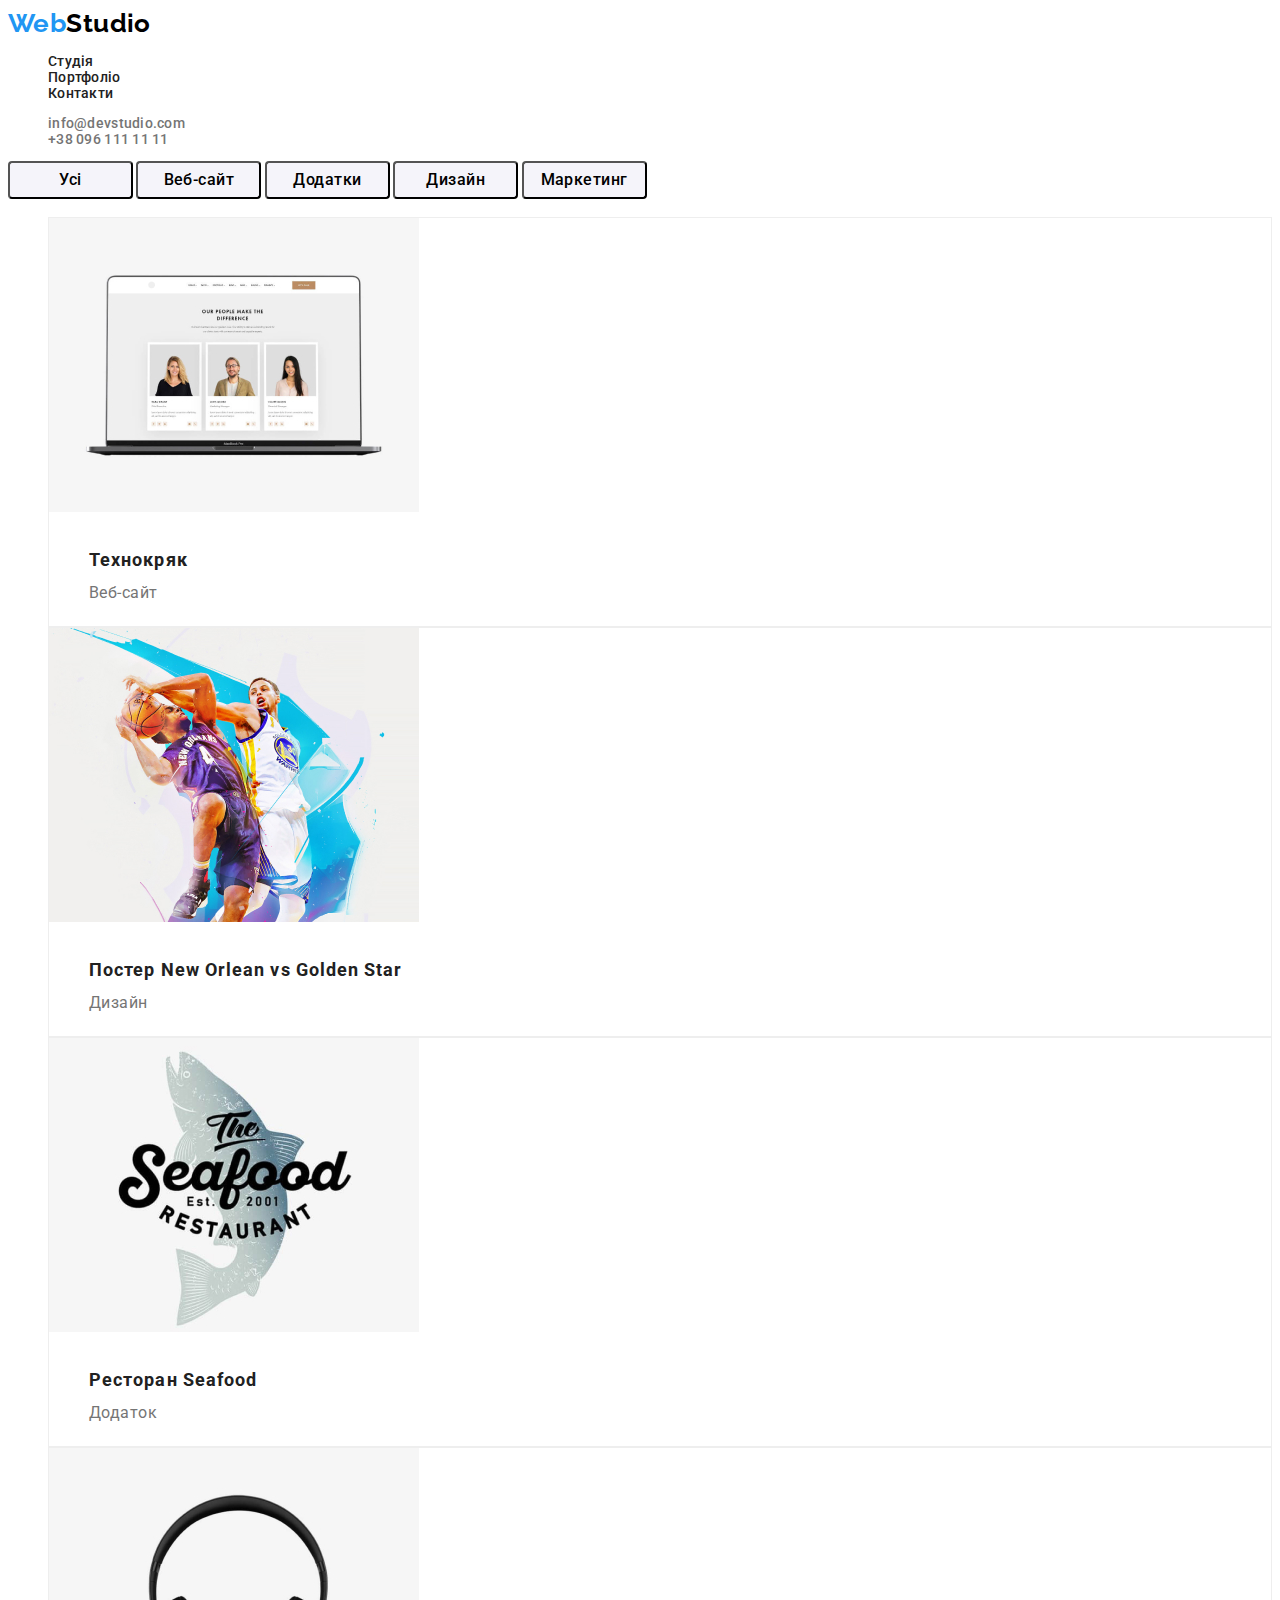
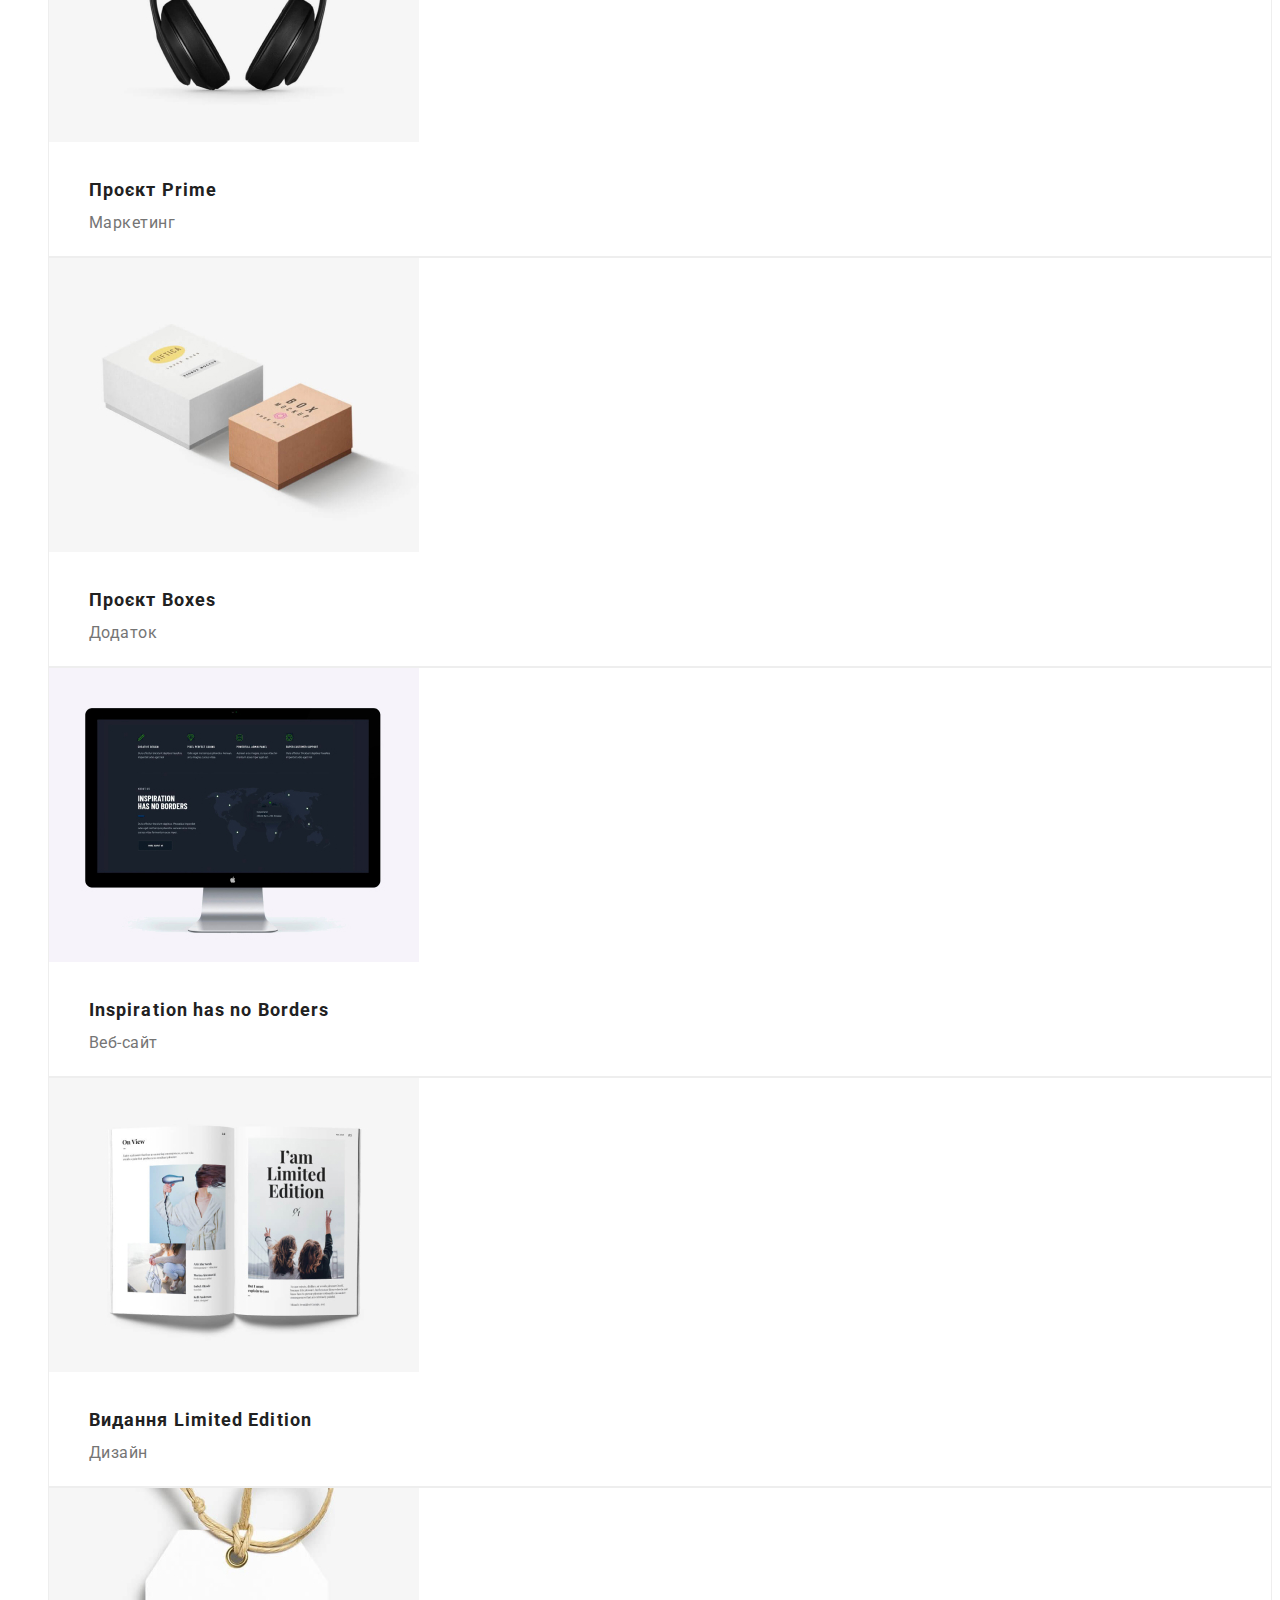
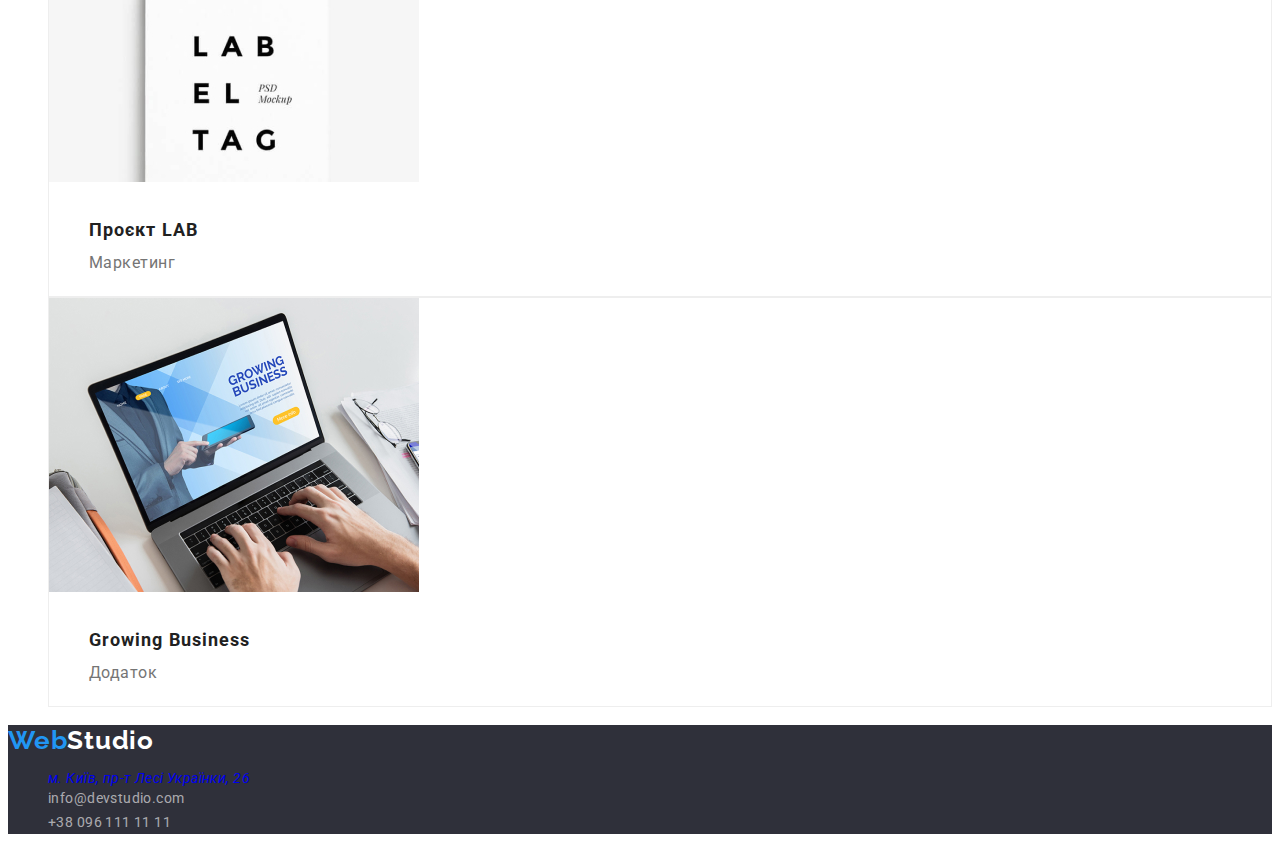
==== commit 49dae994: "+" ====
--- a/portfolio.html
+++ b/portfolio.html
@@ -33,7 +33,7 @@
     <main>
         <!--Кнопки сортування-->
         <section>
-            <h1 class="h1-hide">Портфоліо найкращих дизайн робіт</h1>
+            <h1 class="visually-hidden">Портфоліо найкращих дизайн робіт</h1>
             <button type="button" class="button-inline1">Усі</button>
             <button type="button" class="button-inline2">Веб-сайт</button>
             <button type="button" class="button-inline3">Додатки</button>
--- a/styles/styles.css
+++ b/styles/styles.css
@@ -6,7 +6,7 @@
   --accent-color: #2196f3;
   --content-color: #eeeeee;
   --logo-color-text: #000000;
-  --buttons-port-color: #f5f4fa;
+  --buttons-port-color: #ffffff;
   --footer-text-color: rgba(47, 48, 58, 0.6);
   --background-footer-color: #2f303a;
   --background-section: #e5e5e5;
@@ -17,7 +17,7 @@
   --main-font: Roboto, sans-serif;
 }
 body {
-  background-color: var(--background-color);
+  background-color: var(--background-article);
   color: var(--main-text-color);
   font-family: var(--main-font);
   font-size: 14px;
@@ -44,6 +44,9 @@
 }
 /*Загальні стилі навігацій*/
 .nav-all {
+ 
+}
+.nav-studia {
   font-family: 'Roboto';
   font-style: normal;
   font-weight: 500;
@@ -59,11 +62,32 @@
 .nav-studia:focus {
   color: #2196f3;
 }
+.nav-portfolio {
+  font-family: 'Roboto';
+  font-style: normal;
+  font-weight: 500;
+  font-size: 14px;
+  line-height: 16px;
+  letter-spacing: 0.02em;
+
+  color: #212121;
+}
+
 .nav-portfolio:hover {
   color: #2196f3;
 }
 .nav-portfolio:focus {
   color: #2196f3;
+}
+.nav-contacts {
+  font-family: 'Roboto';
+  font-style: normal;
+  font-weight: 500;
+  font-size: 14px;
+  line-height: 16px;
+  letter-spacing: 0.02em;
+
+  color: #212121;
 }
 .nav-contacts:hover {
   color: #2196f3;
@@ -117,19 +141,31 @@
   
   /* identical to box height, or 188% */
   letter-spacing: 0.06em;
-  
+  color: var(--buttons-port-color);
   background: #2196F3;
   box-shadow: 0px 4px 4px rgba(0, 0, 0, 0.15);
   border-radius: 4px;
-  
-  
-}
-
+}
+.button-studia:focus {
+  background: #2196F3;
+  box-shadow: 0px 4px 4px rgba(0, 0, 0, 0.15);
+  border-radius: 4px;
+}
+.button-studia:hover {
+  background: #2196F3;
+box-shadow: 0px 4px 4px rgba(0, 0, 0, 0.15);
+border-radius: 4px;
+}
 /*Кнопки взаємодії та титульна, портфоліо*/
-.h1-hide {
+.visually-hidden {
+  position: absolute;
+  width: 1px;
   height: 1px;
-  width: 0px;
-  opacity: 0;
+  margin: -1px;
+  border: 0;
+  padding: 0;
+  clip: rect(0 0 0 0);
+  overflow: hidden;
 }
 .button-inline1 {
   cursor: pointer;
